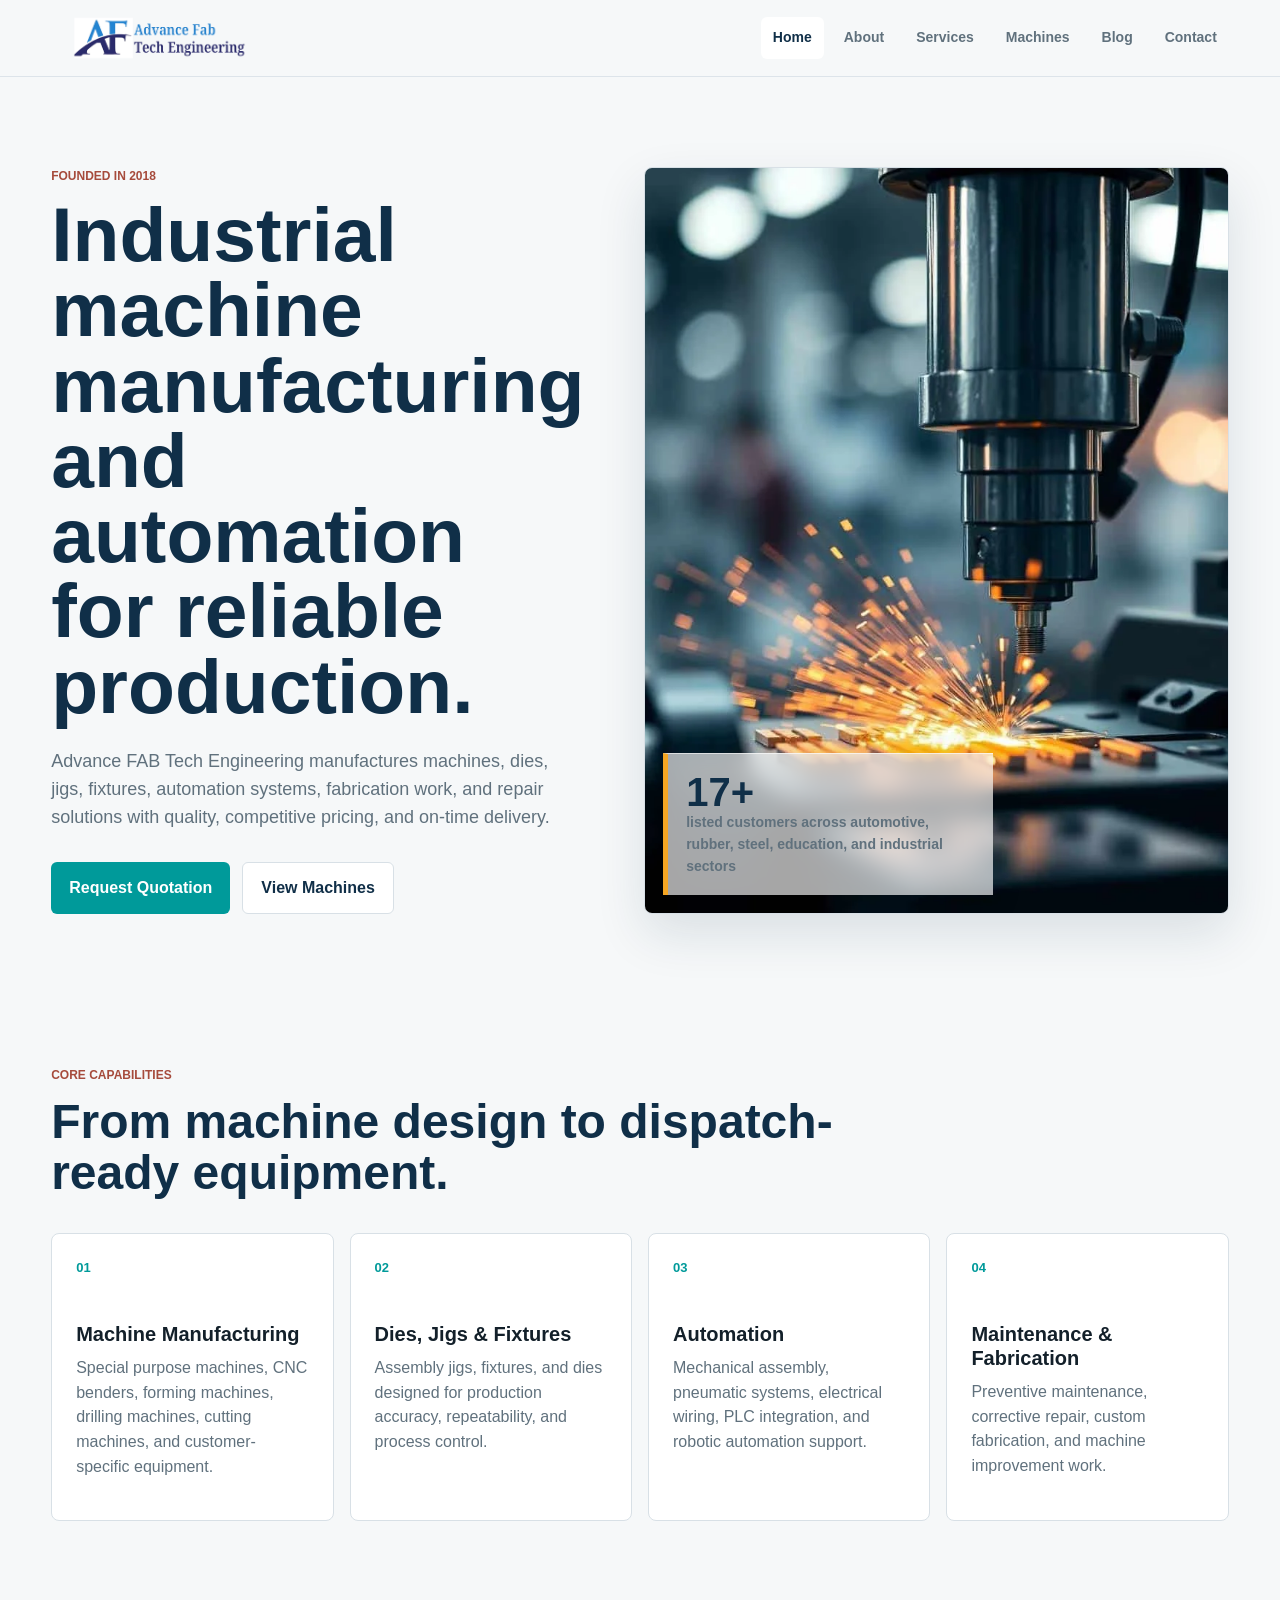
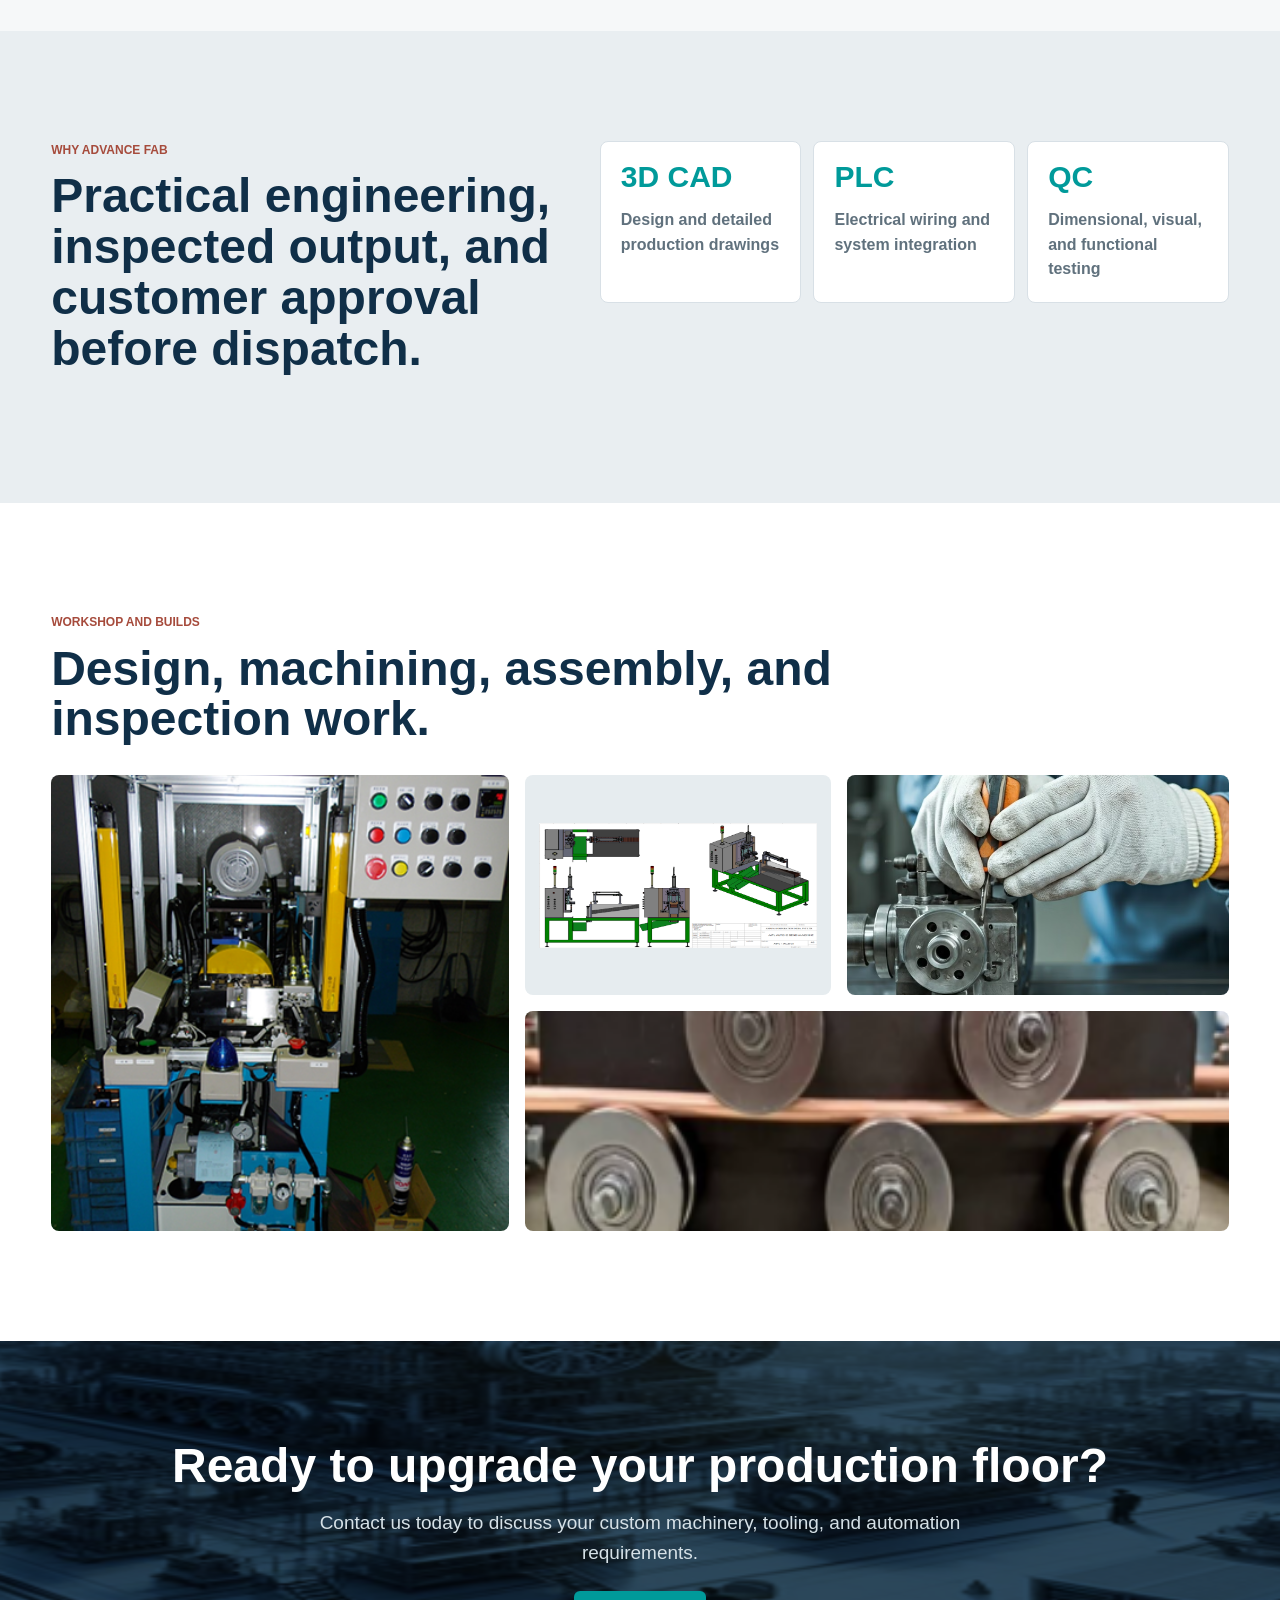
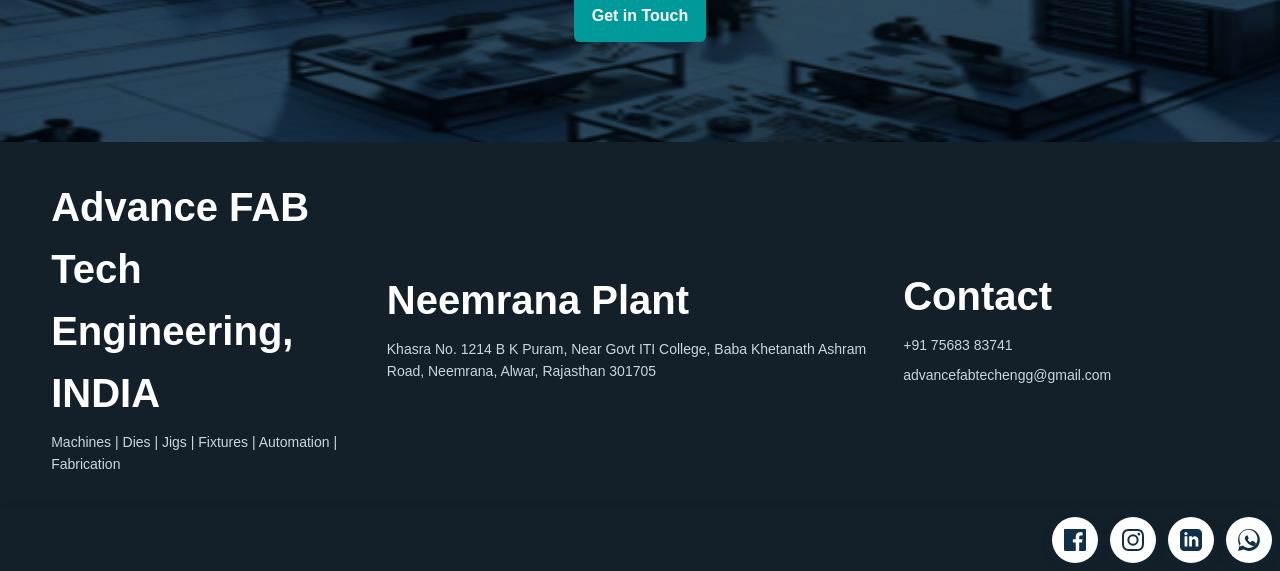
==== index.html @ b058859d "Add files via upload" ====
<!doctype html>
<html lang="en">
  <head>
    <meta charset="utf-8" />
    <meta name="viewport" content="width=device-width, initial-scale=1" />
    <title>Advance FAB Tech Engineering | Home</title>
    <meta name="description" content="Advance FAB Tech Engineering designs and manufactures machines, tooling, automation systems, fabrication work, and maintenance solutions." />
    <link rel="stylesheet" href="styles.css" />
  </head>
  <body>
    <header class="site-header">
      <a class="brand" href="index.html" aria-label="Advance FAB Tech Engineering home">
        <img src="assets/logo.png" alt="Advance FAB Tech Engineering" />
      </a>
      <button class="menu-toggle" type="button" aria-expanded="false" aria-controls="site-nav"><span></span><span></span><span></span></button>
      <nav class="site-nav" id="site-nav">
        <a class="active" href="index.html">Home</a>
        <a href="about.html">About</a>
        <a href="services.html">Services</a>
        <a href="projects.html">Machines</a>
        <a href="blog.html">Blog</a>
        <a href="contact.html">Contact</a>
      </nav>
    </header>

    <main>
      <section class="hero">
        <div class="hero-copy">
          <p class="eyebrow">Founded in 2018</p>
          <h1>Industrial machine manufacturing and automation for reliable production.</h1>
          <p>
            Advance FAB Tech Engineering manufactures machines, dies, jigs, fixtures, automation systems, fabrication work, and repair solutions with quality, competitive pricing, and on-time delivery.
          </p>
          <div class="hero-actions">
            <a class="button primary" href="contact.html">Request Quotation</a>
            <a class="button secondary" href="projects.html">View Machines</a>
          </div>
        </div>
        <div class="hero-visual">
          <img src="assets/machine.webp" alt="Modern manufacturing floor" />
          <div class="hero-metric">
            <strong>17+</strong>
            <span>listed customers across automotive, rubber, steel, education, and industrial sectors</span>
          </div>
        </div>
      </section>

      <section class="section">
        <div class="section-heading">
          <p class="eyebrow">Core capabilities</p>
          <h2>From machine design to dispatch-ready equipment.</h2>
        </div>
        <div class="service-grid">
          <article class="service-card"><span>01</span><h3>Machine Manufacturing</h3>
            <p>Special purpose machines, CNC benders, forming machines, drilling machines, cutting machines, and customer-specific equipment.</p></article>
          <article class="service-card"><span>02</span><h3>Dies, Jigs & Fixtures</h3>
            <p>Assembly jigs, fixtures, and dies designed for production accuracy, repeatability, and process control.</p></article>
          <article class="service-card"><span>03</span><h3>Automation</h3>
            <p>Mechanical assembly, pneumatic systems, electrical wiring, PLC integration, and robotic automation support.</p></article>
          <article class="service-card"><span>04</span><h3>Maintenance & Fabrication</h3>
            <p>Preventive maintenance, corrective repair, custom fabrication, and machine improvement work.</p></article>
        </div>
      </section>

      <section class="feature-strip section">
        <div>
          <p class="eyebrow">Why Advance FAB</p>
          <h2>Practical engineering, inspected output, and customer approval before dispatch.</h2>
        </div>
        <div class="stats-grid">
          <div><strong>3D CAD</strong><span>Design and detailed production drawings</span></div>
          <div><strong>PLC</strong><span>Electrical wiring and system integration</span></div>
          <div><strong>QC</strong><span>Dimensional, visual, and functional testing</span></div>
        </div>
      </section>

      <section class="section image-showcase">
        <div class="section-heading">
          <p class="eyebrow">Workshop and builds</p>
          <h2>Design, machining, assembly, and inspection work.</h2>
        </div>
        <div class="image-mosaic">
          <img src="assets/automation-machine.png" alt="Automation machine on shop floor" />
          <img src="assets/machine-cad-layout.png" alt="Machine CAD layout" />
          <img src="assets/precision-assembly.png" alt="Precision assembly work" />
          <img src="assets/roller-assembly.png" alt="Roller assembly" />
        </div>
      </section>
      <section class="image-with-text" style="background-image: url('assets/factory.png');">
        <h2>Ready to upgrade your production floor?</h2>
        <p>Contact us today to discuss your custom machinery, tooling, and automation requirements.</p>
        <div style="margin-top: 24px;">
          <a class="button primary" href="contact.html">Get in Touch</a>
        </div>
      </section>
    </main>

    <footer class="site-footer rich-footer">
      <div><strong>Advance FAB Tech Engineering, INDIA</strong><span>Machines | Dies | Jigs | Fixtures | Automation | Fabrication</span></div>
      <div><strong>Neemrana Plant</strong><span>Khasra No. 1214 B K Puram, Near Govt ITI College, Baba Khetanath Ashram Road, Neemrana, Alwar, Rajasthan 301705</span></div>
      <div><strong>Contact</strong><a href="tel:+917568383741">+91 75683 83741</a><a href="mailto:advancefabtechengg@gmail.com">advancefabtechengg@gmail.com</a></div>
    </footer>
    <div class="floating-socials">
      <a href="https://facebook.com/yourpage" class="social-btn facebook" aria-label="Facebook" target="_blank" rel="noopener">
        <svg viewBox="0 0 24 24"><path d="M22.675 0h-21.35c-.732 0-1.325.593-1.325 1.325v21.351c0 .731.593 1.324 1.325 1.324h11.495v-9.294h-3.128v-3.622h3.128v-2.671c0-3.1 1.893-4.788 4.659-4.788 1.325 0 2.463.099 2.795.143v3.24l-1.918.001c-1.504 0-1.795.715-1.795 1.763v2.313h3.587l-.467 3.622h-3.12v9.293h6.116c.73 0 1.323-.593 1.323-1.325v-21.35c0-.732-.593-1.325-1.325-1.325z"/></svg>
      </a>
      <a href="https://instagram.com/yourpage" class="social-btn instagram" aria-label="Instagram" target="_blank" rel="noopener">
        <svg viewBox="0 0 24 24"><path d="M12 2.163c3.204 0 3.584.012 4.85.07 3.252.148 4.771 1.691 4.919 4.919.058 1.265.069 1.645.069 4.849 0 3.205-.012 3.584-.069 4.849-.149 3.225-1.664 4.771-4.919 4.919-1.266.058-1.644.07-4.85.07-3.204 0-3.584-.012-4.849-.07-3.26-.149-4.771-1.699-4.919-4.92-.058-1.265-.07-1.644-.07-4.849 0-3.204.013-3.583.07-4.849.149-3.227 1.664-4.771 4.919-4.919 1.266-.057 1.645-.069 4.849-.069zM12 0C8.741 0 8.333.014 7.053.072 2.695.272.273 2.69.073 7.052.014 8.333 0 8.741 0 12c0 3.259.014 3.668.072 4.948.2 4.358 2.618 6.78 6.98 6.98C8.333 23.986 8.741 24 12 24c3.259 0 3.668-.014 4.948-.072 4.354-.2 6.782-2.618 6.979-6.98.059-1.28.073-1.689.073-4.948 0-3.259-.014-3.667-.072-4.947-.196-4.354-2.617-6.78-6.979-6.98C15.668.014 15.259 0 12 0zm0 5.838a6.162 6.162 0 100 12.324 6.162 6.162 0 000-12.324zM12 16a4 4 0 110-8 4 4 0 010 8zm6.406-11.845a1.44 1.44 0 100 2.881 1.44 1.44 0 000-2.881z"/></svg>
      </a>
      <a href="https://linkedin.com/company/yourpage" class="social-btn linkedin" aria-label="LinkedIn" target="_blank" rel="noopener">
        <svg viewBox="0 0 24 24"><path d="M19 0h-14c-2.761 0-5 2.239-5 5v14c0 2.761 2.239 5 5 5h14c2.762 0 5-2.239 5-5v-14c0-2.761-2.238-5-5-5zm-11 19h-3v-11h3v11zm-1.5-12.268c-.966 0-1.75-.79-1.75-1.764s.784-1.764 1.75-1.764 1.75.79 1.75 1.764-.783 1.764-1.75 1.764zm13.5 12.268h-3v-5.604c0-3.368-4-3.113-4 0v5.604h-3v-11h3v1.765c1.396-2.586 7-2.777 7 2.476v6.759z"/></svg>
      </a>
      <a href="https://wa.me/917568383741" class="social-btn whatsapp" aria-label="Chat on WhatsApp" target="_blank" rel="noopener">
        <svg viewBox="0 0 24 24"><path d="M.057 24l1.687-6.163c-1.041-1.804-1.588-3.849-1.587-5.946C.06 5.348 5.397.01 11.966.01c3.179.001 6.17 1.24 8.419 3.496 2.248 2.256 3.484 5.252 3.483 8.435-.005 6.617-5.342 11.955-11.91 11.955-2.005-.001-3.973-.505-5.717-1.46L0 24zm6.59-4.846c1.6.95 3.188 1.449 4.725 1.451 5.423.003 9.833-4.406 9.836-9.831.001-2.628-1.02-5.1-2.876-6.957C16.478 1.96 14.015.939 11.39.939c-5.427 0-9.84 4.411-9.843 9.837-.001 1.638.441 3.238 1.282 4.665l-.994 3.633 3.73-.978zm11.233-5.234c-.31-.155-1.833-.904-2.112-1.005-.28-.102-.483-.153-.686.155-.203.305-.785 1.005-.962 1.208-.177.203-.355.228-.665.073-1.127-.565-1.928-1.008-2.69-2.314-.3-.515.3-.478.859-1.595.093-.186.046-.349-.023-.504-.069-.155-.686-1.65-.94-2.26-.247-.594-.499-.514-.686-.523-.178-.009-.381-.01-.584-.01-.203 0-.534.076-.814.381-.28.305-1.067 1.042-1.067 2.541s1.092 2.947 1.244 3.152c.153.204 2.149 3.282 5.207 4.6 1.713.738 2.434.82 3.3.693.529-.078 1.833-.749 2.088-1.473.254-.724.254-1.346.178-1.473-.076-.127-.28-.203-.59-.359z"/></svg>
      </a>
    </div>
    <script src="script.js"></script>
  </body>
</html>
---- styles.css ----
:root {
  --ink: #13202a;
  --muted: #60717d;
  --line: #d8e0e6;
  --paper: #f6f8f9;
  --white: #ffffff;
  --steel: #23566f;
  --navy: #102f48;
  --teal: #009a9a;
  --safety: #f5a623;
  --oxide: #a64b3c;
  --shadow: 0 20px 50px rgba(16, 47, 72, 0.12);
}

* {
  box-sizing: border-box;
}

html {
  scroll-behavior:smooth;
}

@import url('https://fonts.googleapis.com/css2?family=Inter:wght@400;600;700;800;900&display=swap');

body {
  margin: 0;
  background: var(--paper);
  color: var(--ink);
  font-family: 'Inter', sans-serif;
  line-height: 1.55;
  -webkit-font-smoothing: antialiased;
}

img {
  display: block;
  max-width: 100%;
}

a {
  color: inherit;
  text-decoration: none;
}

.site-header {
  align-items: center;
  background: rgba(246, 248, 249, 0.92);
  border-bottom: 1px solid rgba(216, 224, 230, 0.8);
  display: flex;
  justify-content: space-between;
  left: 0;
  padding: 14px clamp(18px, 4vw, 58px);
  position: sticky;
  top: 0;
  z-index: 20;
  backdrop-filter: blur(16px);
}

.brand img {
  height: 48px;
  object-fit: contain;
  width: min(220px, 48vw);
}

.site-nav {
  align-items: center;
  display: flex;
  gap: 8px;
}

.site-nav a {
  border-radius: 6px;
  color: var(--muted);
  font-size: 14px;
  font-weight: 700;
  padding: 10px 12px;
}

.site-nav a:hover {
  background: var(--white);
  color: var(--steel);
}

.site-nav a.active {
  background: var(--white);
  color: var(--navy);
}

.hero {
  display: grid;
  gap: clamp(28px, 5vw, 70px);
  grid-template-columns: minmax(0, 0.95fr) minmax(320px, 1.05fr);
  min-height: calc(100vh - 78px);
  padding: clamp(38px, 7vw, 95px) clamp(18px, 4vw, 58px) 42px;
}

.hero-copy {
  align-self: center;
  max-width: 730px;
}

.eyebrow {
  color: var(--oxide);
  font-size: 12px;
  font-weight: 800;
  letter-spacing: 0;
  margin: 0 0 12px;
  text-transform: uppercase;
}

h1,
h2,
h3,
p {
  margin-top: 0;
}

h1 {
  color: var(--navy);
  font-size: clamp(42px, 6vw, 78px);
  line-height: 0.98;
  margin-bottom: 24px;
}

h2 {
  color: var(--navy);
  font-size: clamp(30px, 4vw, 48px);
  line-height: 1.06;
  margin-bottom: 18px;
}

h3 {
  color: var(--ink);
  font-size: 20px;
  line-height: 1.2;
  margin-bottom: 10px;
}

.hero-copy > p:not(.eyebrow),
.split-copy p,
.quality-copy p {
  color: var(--muted);
  font-size: 18px;
  max-width: 670px;
}

.hero-actions {
  display: flex;
  flex-wrap: wrap;
  gap: 12px;
  margin-top: 30px;
}
.hero-actions a:hover{
  transform: translateY(-8px);
  box-shadow: var(--shadow);
}

.button {
  align-items: center;
  border-radius: 6px;
  display: inline-flex;
  font-weight: 800;
  justify-content: center;
  min-height: 48px;
  padding: 13px 18px;
}

.button.primary {
  background: var(--teal);
  color: var(--white);
  
}
.button.primary:hover{
transform: translateY(-8px);
  box-shadow: var(--shadow);
}

.button.secondary {
  background: var(--white);
  border: 1px solid var(--line);
  color: var(--navy);
}

.hero-visual {
  align-self: stretch;
  background: var(--white);
  border: 1px solid var(--line);
  border-radius: 8px;
  box-shadow: var(--shadow);
  min-height: 470px;
  overflow: hidden;
  position: relative;
}

.hero-visual img {
  height: 100%;
  object-fit: cover;
  width: 100%;
}

.hero-metric {
  background: rgba(255, 255, 255, 0.65); 
  backdrop-filter: blur(12px); 
  border-top: 1px solid rgba(255, 255, 255, 0.6); 
  border-left: 5px solid var(--safety);
  bottom: 18px;
  left: 18px;
  max-width: 330px;
  padding: 18px;
  position: absolute;
  box-shadow: 0 10px 30px rgba(0, 0, 0, 0.1);
}

.hero-metric strong {
  color: var(--navy);
  display: block;
  font-size: 40px;
  line-height: 1;
}

.hero-metric span {
  color: var(--muted);
  display: block;
  font-size: 14px;
  font-weight: 700;
}

.section {
  padding: clamp(62px, 9vw, 110px) clamp(18px, 4vw, 58px);
}

.section-heading {
  max-width: 820px;
}

.page-hero {
  background: var(--navy);
  color: var(--white);
  padding: clamp(62px, 10vw, 125px) clamp(18px, 4vw, 58px);
}

.page-hero.compact {
  padding-bottom: clamp(48px, 7vw, 84px);
}

.page-hero h1 {
  color: var(--white);
  max-width: 980px;
}

.page-hero p:not(.eyebrow) {
  color: #d6e1e7;
  font-size: 19px;
  max-width: 760px;
}

.values-section {
  background: var(--white);
}

.mission-vision-grid {
  display: grid;
  gap: 24px;
  grid-template-columns: repeat(2, minmax(0, 1fr));
  margin: 40px 0;
}

.mv-card {
  background: var(--paper);
  border: 1px solid var(--line);
  border-radius: 8px;
  padding: 32px;
}

.mv-card h3 {
  color: var(--teal);
  font-size: 24px;
  margin-bottom: 16px;
}

.mv-card p {
  color: var(--muted);
  font-size: 16px;
  margin: 0;
}

.core-values {
  background: var(--navy);
  border-radius: 8px;
  padding: 32px;
  color: var(--white);
}

.core-values h3 {
  color: var(--white);
  margin-bottom: 20px;
}

.value-tags {
  display: flex;
  flex-wrap: wrap;
  gap: 12px;
}

.value-tags span {
  background: rgba(255, 255, 255, 0.1);
  border: 1px solid rgba(255, 255, 255, 0.2);
  border-radius: 50px;
  color: var(--white);
  font-size: 14px;
  font-weight: 700;
  padding: 8px 16px;
}

.service-grid {
  display: grid;
  gap: 16px;
  grid-template-columns: repeat(4, minmax(0, 1fr));
  margin-top: 34px;
}

.feature-strip {
  align-items: start;
  background: #e9eef1;
  display: grid;
  gap: 34px;
  grid-template-columns: minmax(0, 0.9fr) minmax(0, 1.1fr);
}

.stats-grid {
  display: grid;
  gap: 12px;
  grid-template-columns: repeat(3, minmax(0, 1fr));
}

.stats-grid div {
  background: var(--white);
  border: 1px solid var(--line);
  border-radius: 8px;
  min-height: 150px;
  padding: 20px;
}
.stats-grid div:hover{
  transform: translateY(-8px);
  box-shadow: var(--shadow);
}

.stats-grid strong {
  color: var(--teal);
  display: block;
  font-size: 30px;
  line-height: 1;
  margin-bottom: 16px;
}

.stats-grid span {
  color: var(--muted);
  display: block;
  font-weight: 700;
}

.service-card {
  background: var(--white);
  border: 1px solid var(--line);
  border-radius: 8px;
  min-height: 270px;
  padding: 24px;
}

.service-card span {
  color: var(--teal);
  display: block;
  font-size: 13px;
  font-weight: 900;
  margin-bottom: 44px;
}

.service-card p,
.process-rail p,
.gallery p,
.check-list span,
.timeline span,
.material-grid p,
.service-detail-grid p,
.quote-box li {
  color: var(--muted);
}

.material-grid,
.service-detail-grid {
  display: grid;
  gap: 16px;
  margin-top: 32px;
}

.material-grid {
  grid-template-columns: repeat(3, minmax(0, 1fr));
}

.material-grid article,
.service-detail-grid article,
.quote-box {
  background: var(--white);
  border: 1px solid var(--line);
  border-radius: 8px;
  padding: 24px;
}

.service-detail-grid {
  grid-template-columns: repeat(2, minmax(0, 1fr));
}

.service-detail-grid article span{
  color: var(--teal);
  display: block;
  font-weight: 900;
  margin-bottom: 20px;
}
.service-detail-grid article:hover{
  transform: translateY(-8px);
  box-shadow: var(--shadow);
}

.service-detail-grid h2 {
  font-size: clamp(24px, 3vw, 34px);
}

.engineering {
  background: var(--navy);
  color: var(--white);
  display: grid;
  gap: 40px;
  grid-template-columns: minmax(0, 0.8fr) minmax(0, 1.2fr);
}

.engineering h2,
.engineering .eyebrow {
  color: var(--white);
}

.engineering .split-copy p {
  color: #c7d6df;
}

.timeline {
  display: grid;
  gap: 12px;
}

.timeline div {
  background: rgba(255, 255, 255, 0.08);
  border: 1px solid rgba(255, 255, 255, 0.14);
  border-radius: 8px;
  display: grid;
  gap: 8px;
  grid-template-columns: 160px 1fr;
  padding: 20px;
}

.timeline strong {
  color: var(--safety);
}

.timeline span {
  color: #d6e1e7;
}

.process-rail {
  display: grid;
  gap: 14px;
  grid-template-columns: repeat(4, minmax(0, 1fr));
  margin-top: 34px;
}

.process-rail div {
  border-top: 4px solid var(--teal);
  background: var(--white);
  border-radius: 8px;
  padding: 22px;
}
.process-rail div:hover{
  
  transform: translateY(-8px);
  box-shadow: var(--shadow);
}

.process-rail span {
  align-items: center;
  background: var(--navy);
  border-radius: 50%;
  color: var(--white);
  display: inline-flex;
  font-weight: 900;
  height: 34px;
  justify-content: center;
  margin-bottom: 24px;
  width: 34px;
}

.machines {
  background: var(--white);
}

.blog-grid {
  display: grid;
  gap: 24px;
  grid-template-columns: repeat(3, minmax(0, 1fr));
}

.blog-card {
  background: var(--white);
  border: 1px solid var(--line);
  border-radius: 8px;
  overflow: hidden;
  display: flex;
  flex-direction: column;
  transition: transform 0.3s cubic-bezier(0.175, 0.885, 0.32, 1.275), box-shadow 0.3s ease;
}

.section article:hover{
  transform: translateY(-8px);
  box-shadow: var(--shadow);

}

.blog-card img {
  aspect-ratio: 16 / 9;
  object-fit: cover;
  width: 100%;
  border-bottom: 1px solid var(--line);
}

.blog-content {
  padding: 24px;
  display: flex;
  flex-direction: column;
  flex-grow: 1;
}

.blog-meta {
  color: var(--teal);
  font-size: 12px;
  font-weight: 800;
  text-transform: uppercase;
  letter-spacing: 0.5px;
  margin-bottom: 12px;
}

.blog-content h3 {
  font-size: 22px;
  line-height: 1.3;
  margin-bottom: 12px;
  color: var(--navy);
}

.blog-content p {
  color: var(--muted);
  font-size: 15px;
  margin-bottom: 24px;
  flex-grow: 1;
}

.read-more {
  color: var(--navy);
  font-weight: 800;
  font-size: 14px;
  display: inline-flex;
  align-items: center;
  gap: 6px;
  transition: color 0.2s ease;
}

.read-more:hover {
  color: var(--teal);
}

.filter-bar {
  display: flex;
  flex-wrap: wrap;
  gap: 8px;
  margin: 26px 0 24px;
}

.filter {
  background: var(--paper);
  border: 1px solid var(--line);
  border-radius: 6px;
  color: var(--muted);
  cursor: pointer;
  font: inherit;
  font-weight: 800;
  padding: 10px 14px;
}

.filter.active {
  background: var(--navy);
  color: var(--white);
}

.gallery {
  display: grid;
  gap: 18px;
  grid-template-columns: repeat(4, minmax(0, 1fr));
}

.gallery article {
  background: var(--paper);
  border: 1px solid var(--line);
  border-radius: 8px;
  overflow: hidden;
  display: flex;
  flex-direction: column;
}

.gallery article:hover{
  
  transform: translateY(-8px);
  box-shadow: var(--shadow);
}

.gallery article.is-hidden {
  display: none;
}

.gallery img {
  aspect-ratio: 4 / 3;
  background: #e6ecef;
  object-fit: contain;
  padding: 12px;
  width: 100%;
}

.gallery h3 {
  font-size: 17px;
  margin: 16px 16px 4px;
}

.gallery p {
  font-size: 14px;
  margin: 0 16px 16px;
  line-height: 1.4;
}

.image-showcase {
  background: var(--white);
}

.image-mosaic {
  display: grid;
  gap: 16px;
  grid-template-columns: 1.2fr 0.8fr 1fr;
  grid-template-rows: 220px 220px;
  margin-top: 30px;
}

.image-mosaic img,
.media-grid img {
  background: #e6ecef;
  border-radius: 8px;
  height: 100%;
  object-fit: cover;
  width: 100%;
}
.image-mosaic img:hover{
  transform: translateY(-8px);
  box-shadow: var(--shadow);
}

.image-mosaic img:first-child {
  grid-row: span 2;
}

.image-mosaic img:nth-child(2) {
  object-fit: contain;
  padding: 14px;
}

.image-mosaic img:nth-child(4) {
  grid-column: span 2;
}

.media-grid {
  display: grid;
  gap: 18px;
  grid-template-columns: repeat(3, minmax(0, 1fr));
  margin-top: 28px;
}

.media-grid article {
  background: var(--white);
  border: 1px solid var(--line);
  border-radius: 8px;
  overflow: hidden;
}
.media-grid article:hover{
  
  transform: translateY(-8px);
  box-shadow: var(--shadow);
}

.media-grid img {
  aspect-ratio: 4 / 3;
  border-radius: 0;
  object-fit: contain;
  padding: 10px;
}

.media-grid h3,
.media-grid p {
  padding-left: 18px;
  padding-right: 18px;
}

.media-grid p {
  color: var(--muted);
  padding-bottom: 18px;
}

.quality {
  align-items: center;
  display: grid;
  gap: 44px;
  grid-template-columns: minmax(280px, 0.85fr) minmax(0, 1.15fr);
}

.quality-image img {
  aspect-ratio: 4 / 5;
  border-radius: 8px;
  box-shadow: var(--shadow);
  object-fit: cover;
  width: 100%;
}

.check-list {
  display: grid;
  gap: 14px;
  margin-top: 26px;
}

.check-list div {
  background: var(--white);
  border: 1px solid var(--line);
  border-radius: 8px;
  padding: 18px;
}

.check-list strong,
.check-list span {
  display: block;
}

.customers {
  background: #e9eef1;
  overflow: hidden;
}

.customer-marquee {
  display: grid;
  gap: 10px;
  grid-template-columns: repeat(5, minmax(150px, 1fr));
  margin-top: 26px;
}

.customer-marquee span {
  background: var(--white);
  border: 1px solid var(--line);
  border-radius: 6px;
  color: var(--muted);
  font-size: 13px;
  font-weight: 800;
  min-height: 64px;
  padding: 14px;
}
.customer-marquee span:hover{
  transform: translateY(-6px);
  box-shadow: var(--shadow);
}

.contact-panel {
  align-items: end;
  background: var(--navy);
  border-radius: 8px;
  color: var(--white);
  display: grid;
  gap: 28px;
  grid-template-columns: minmax(0, 1fr) 330px;
  padding: clamp(26px, 5vw, 54px);
}

.contact-layout {
  display: grid;
  gap: 18px;
  grid-template-columns: minmax(0, 1.3fr) minmax(280px, 0.7fr);
}

.contact-layout .contact-panel {
  min-height: 100%;
}

.quote-box ul {
  display: grid;
  gap: 12px;
  margin: 18px 0 0;
  padding-left: 20px;
}

.contact-form-wrap {
  align-items: start;
  display: grid;
  gap: 28px;
  grid-template-columns: minmax(0, 0.8fr) minmax(0, 1.2fr);
}

.contact-form {
  background: var(--white);
  border: 1px solid var(--line);
  border-radius: 8px;
  display: grid;
  gap: 14px;
  grid-template-columns: repeat(2, minmax(0, 1fr));
  padding: 24px;
}

.contact-form label {
  color: var(--navy);
  display: grid;
  font-size: 14px;
  font-weight: 800;
  gap: 8px;
}

.contact-form label.full,
.contact-form button {
  grid-column: 1 / -1;
}

.contact-form input,
.contact-form textarea {
  border: 1px solid var(--line);
  border-radius: 6px;
  color: var(--ink);
  font: inherit;
  padding: 13px 14px;
  resize: vertical;
  width: 100%;
}

.contact-form input:focus,
.contact-form textarea:focus {
  border-color: var(--teal);
  outline: 3px solid rgba(0, 154, 154, 0.14);
}

.contact-panel h2 {
  color: var(--white);
}

.contact-panel .eyebrow {
  color: var(--safety);
}

.contact-methods {
  display: grid;
  gap: 10px;
}

.contact-methods a {
  background: rgba(255, 255, 255, 0.08);
  border: 1px solid rgba(255, 255, 255, 0.16);
  border-radius: 6px;
  overflow-wrap: anywhere;
  padding: 14px;
}

.site-footer {
  align-items: center;
  border-top: 1px solid var(--line);
  color: var(--muted);
  display: flex;
  flex-wrap: wrap;
  font-size: 14px;
  gap: 10px;
  justify-content: space-between;
  padding: 22px clamp(18px, 4vw, 58px);
}

.rich-footer {
  align-items:center;
  background: var(--ink);
  border-top: 0;
  color: #c7d6df;
  display:grid;
  grid-template-columns: 0.9fr 1.4fr 0.9fr;
  padding-bottom: 34px;
  padding-top: 34px;
}

.rich-footer div {
  display: grid;
  gap: 8px;
}

.rich-footer strong {
  color: var(--white);
  font-size: 40px;
}

.rich-footer span,
.rich-footer a {
  color: #c7d6df;
  font-size: 14px;
}

.rich-footer a:hover {
  color: var(--safety);
}

.floating-socials {
  position: static;
  bottom: 24px;
  right: 24px;
  display: flex;
  justify-content: flex-end;
  gap: 12px;
  z-index: 50;
  align-items: center;
  background: var(--ink);
  padding: 8px;
  backdrop-filter: blur(8px);
  box-shadow: 0 4px 15px rgba(16, 47, 72, 0.08);
}

.social-btn {
  display: flex;
  align-items: center;
  justify-content: center;
  width: 46px;
  height: 46px;
  border-radius: 50%;
  background: var(--white);
  box-shadow: 0 4px 12px rgba(16, 47, 72, 0.15);
  color: var(--navy);
  transition: transform 0.3s cubic-bezier(0.175, 0.885, 0.32, 1.275), 
              background 0.3s ease, color 0.3s ease, box-shadow 0.3s ease;
  overflow: hidden;
  text-decoration: none;
}

.social-btn svg {
  width: 22px;
  height: 22px;
  fill: currentColor;
  transition: fill 0.3s ease;
}

.social-btn:hover {
  transform: translateY(-6px) scale(1.05);
  box-shadow: 0 8px 20px rgba(16, 47, 72, 0.25);
}

.social-btn.facebook:hover { 
    background: #1877F2; 
    color: var(--white); }
.social-btn.instagram:hover { 
  background: linear-gradient(45deg, #f09433 0%, #e6683c 25%, #dc2743 50%, #cc2366 75%, #bc1888 100%); 
  color: var(--white); 
}
.social-btn.linkedin:hover { 
    background: #0A66C2; 
    color: var(--white); }
.social-btn.whatsapp:hover { 
  background: #25D366; 
  color: var(--white); 
}

.gallery article img,
.blog-card img,
.media-grid article img {
  transition: transform 0.6s cubic-bezier(0.16, 1, 0.3, 1);
}

.gallery article:hover img,
.blog-card:hover img,
.media-grid article:hover img {
  transform: scale(1.08);
}

.image-mosaic img {
  transition: transform 0.5s cubic-bezier(0.16, 1, 0.3, 1), box-shadow 0.3s ease;
}
.image-mosaic img:hover {
  transform: translateY(-8px) scale(1.02);
  box-shadow: var(--shadow);
}
.reveal {
  opacity: 0;
  transform: translateY(30px) scale(0.97);
  transition: opacity 0.8s cubic-bezier(0.16, 1, 0.3, 1), 
              transform 0.8s cubic-bezier(0.16, 1, 0.3, 1);
}

.reveal.is-visible {
  opacity: 1;
  transform: translateY(0) scale(1);
}
.service-grid article:nth-child(1), .blog-grid article:nth-child(1), .stats-grid div:nth-child(1) { transition-delay: 0.1s; }
.service-grid article:nth-child(2), .blog-grid article:nth-child(2), .stats-grid div:nth-child(2) { transition-delay: 0.2s; }
.service-grid article:nth-child(3), .blog-grid article:nth-child(3), .stats-grid div:nth-child(3) { transition-delay: 0.3s; }
.service-grid article:nth-child(4), .blog-grid article:nth-child(4) { transition-delay: 0.4s; }

.image-with-text {
  background-color: rgba(16, 47, 72, 0.88); 
  background-blend-mode: multiply; 
  background-size: cover;
  background-position: center;
  padding: 100px clamp(18px, 4vw, 58px);
  color: var(--white);
  text-align: center; 
}

.image-with-text h2 {
  color: var(--white);
  margin-bottom: 16px;
}

.image-with-text p {
  color: #d6e1e7;
  font-size: 19px;
  max-width: 760px;
  margin: 0 auto; 
}

@media (max-width: 1020px) {
  .hero,
  .engineering,
  .quality,
  .contact-panel,
  .feature-strip,
  .contact-layout,
  .contact-form-wrap,
  .rich-footer {
    grid-template-columns: 1fr;
    gap: 40px;
  }

  .blog-grid {
    grid-template-columns: repeat(2, minmax(0, 1fr));
  }

  .mission-vision-grid {
    grid-template-columns: 1fr;
  }

  .hero {
    min-height: 0;
    padding-top: clamp(60px, 8vw, 90px);
  }

  .hero-visual {
    max-height: 450px;
  }

  .service-grid,
  .process-rail,
  .material-grid,
  .service-detail-grid,
  .stats-grid,
  .media-grid {
    grid-template-columns: repeat(2, minmax(0, 1fr));
  }

  .image-mosaic {
    grid-template-columns: 1fr 1fr;
    grid-template-rows: auto;
  }

  .image-mosaic img:first-child,
  .image-mosaic img:nth-child(4) {
    grid-column: auto;
    grid-row: auto;
  }

  .image-mosaic img {
    aspect-ratio: 4 / 3;
  }

  .gallery {
    grid-template-columns: repeat(2, minmax(0, 1fr));
  }

  .customer-marquee {
    grid-template-columns: repeat(3, minmax(150px, 1fr));
  }
}

@media (max-width: 760px) {
  .menu-toggle {
  display: inline-flex;
  align-items: center;
  background: var(--white);
  border: 1px solid var(--line);
  border-radius: 6px;
  flex-direction: column;
  gap: 4px;
  height: 42px;
  justify-content: center;
  width: 42px;
}
.menu-toggle span {
  background: var(--ink);
  height: 2px;
  width: 18px;
  display: block;
  transition: all 0.3s ease;
}
  
  .menu-toggle:active {
    background: #f0f0f0;
  }

  .site-nav {
    background: rgba(255, 255, 255, 0.98);
    backdrop-filter: blur(12px);
    border: 1px solid var(--line);
    border-radius: 12px;
    box-shadow: 0 10px 40px rgba(16, 47, 72, 0.15);
    display: flex;
    flex-direction: column;
    position: absolute;
    left: 18px;
    right: 18px;
    top: 85px;
    padding: 16px;
    opacity: 0;
    transform: translateY(-15px);
    pointer-events: none;
    transition: opacity 0.3s ease, transform 0.3s cubic-bezier(0.175, 0.885, 0.32, 1.1);
  }

  .site-nav.is-open {
    opacity: 1;
    transform: translateY(0);
    pointer-events: auto;
  }

  .site-nav a {
    width: 100%;
    padding: 14px 16px;
    font-size: 16px;
    border-radius: 8px;
    transition: background 0.2s ease, color 0.2s ease;
  }

  .blog-grid {
    grid-template-columns: 1fr;
  }

  h1 {
    font-size: clamp(36px, 8vw, 42px);
  }

  .hero-visual {
    min-height: 320px;
    max-height: 350px;
  }

  .service-grid,
  .process-rail,
  .gallery,
  .customer-marquee,
  .material-grid,
  .service-detail-grid,
  .stats-grid,
  .media-grid,
  .contact-form,
  .image-mosaic {
    grid-template-columns: 1fr;
  }

  .timeline div {
    grid-template-columns: 1fr;
    gap: 4px;
  }

  .contact-panel {
    padding: 24px;
  }
  
  .button {
    width: 100%;
    min-height: 54px;
    font-size: 16px;
  }
  
  .floating-socials {
    justify-content: center; 
    padding: 24px 16px 32px;
  }
}

@media (min-width: 761px) {
  .menu-toggle {
    display: none !important;
  }
}
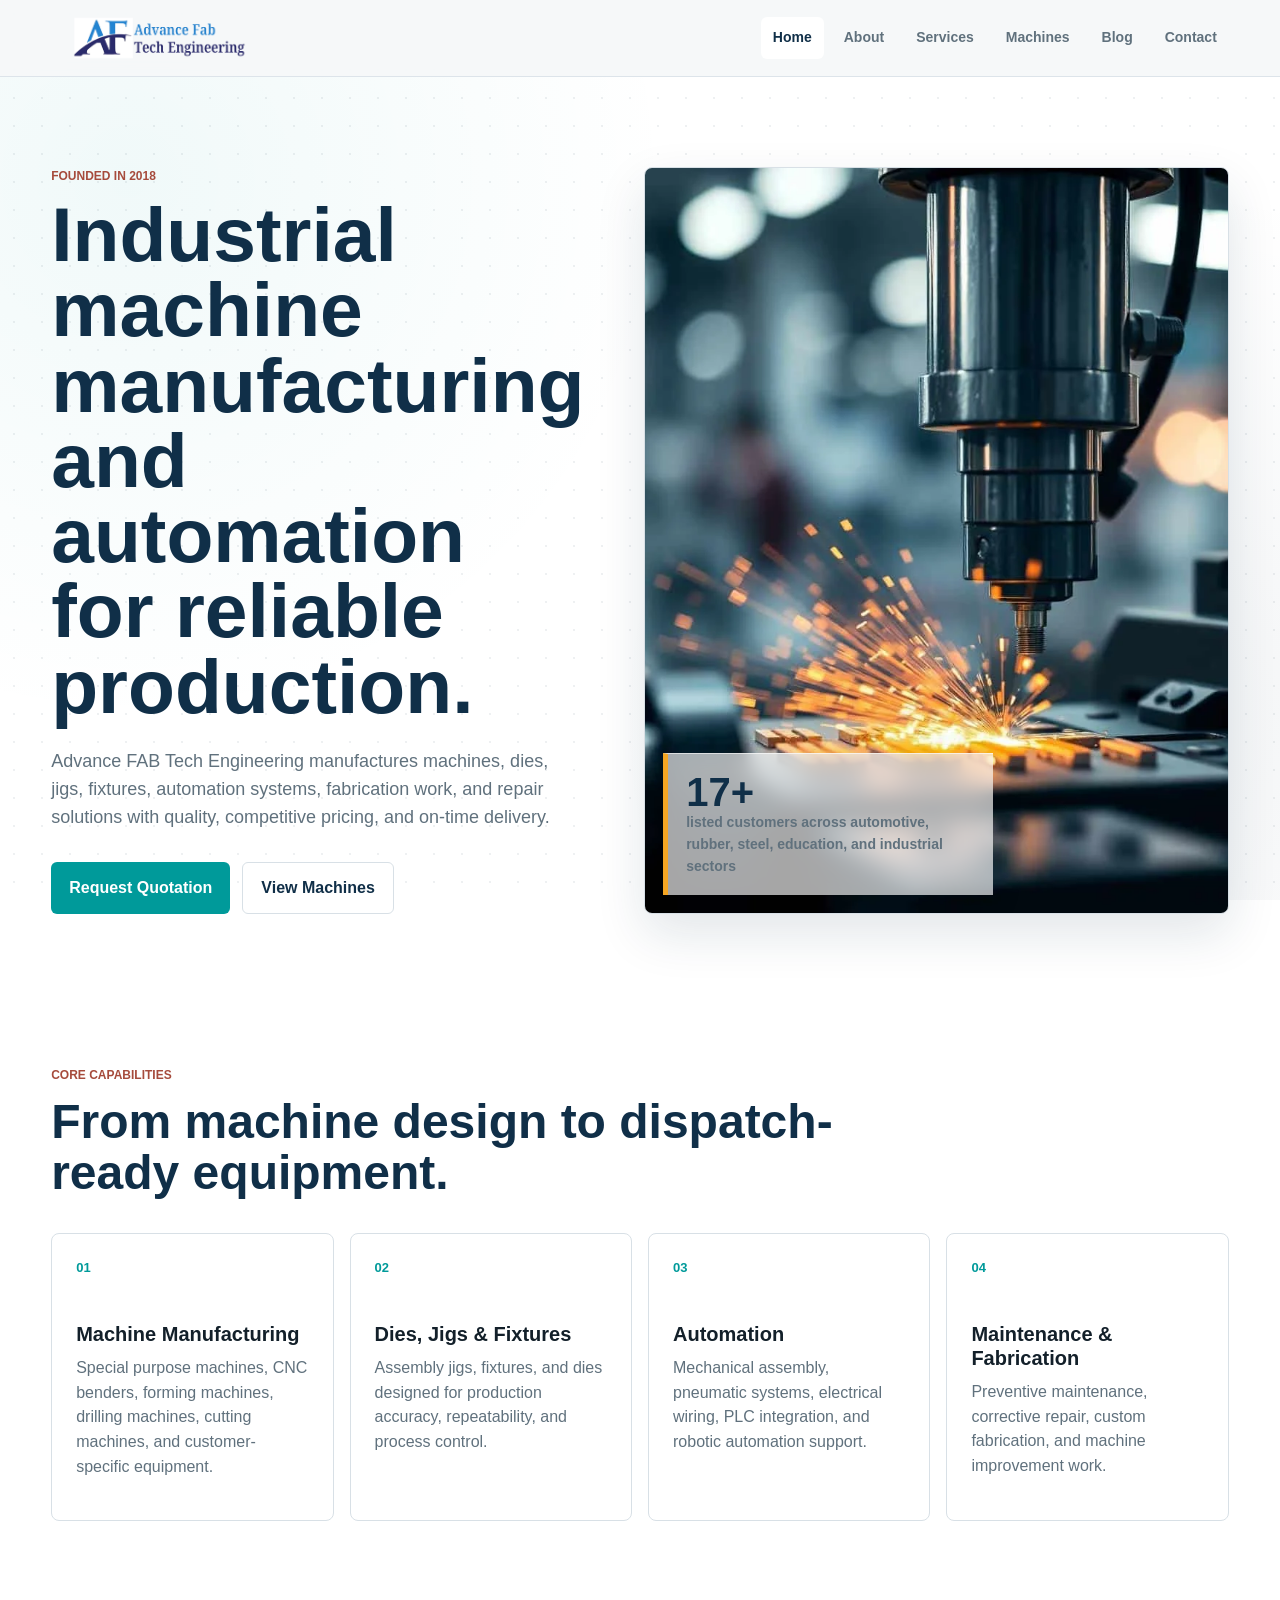
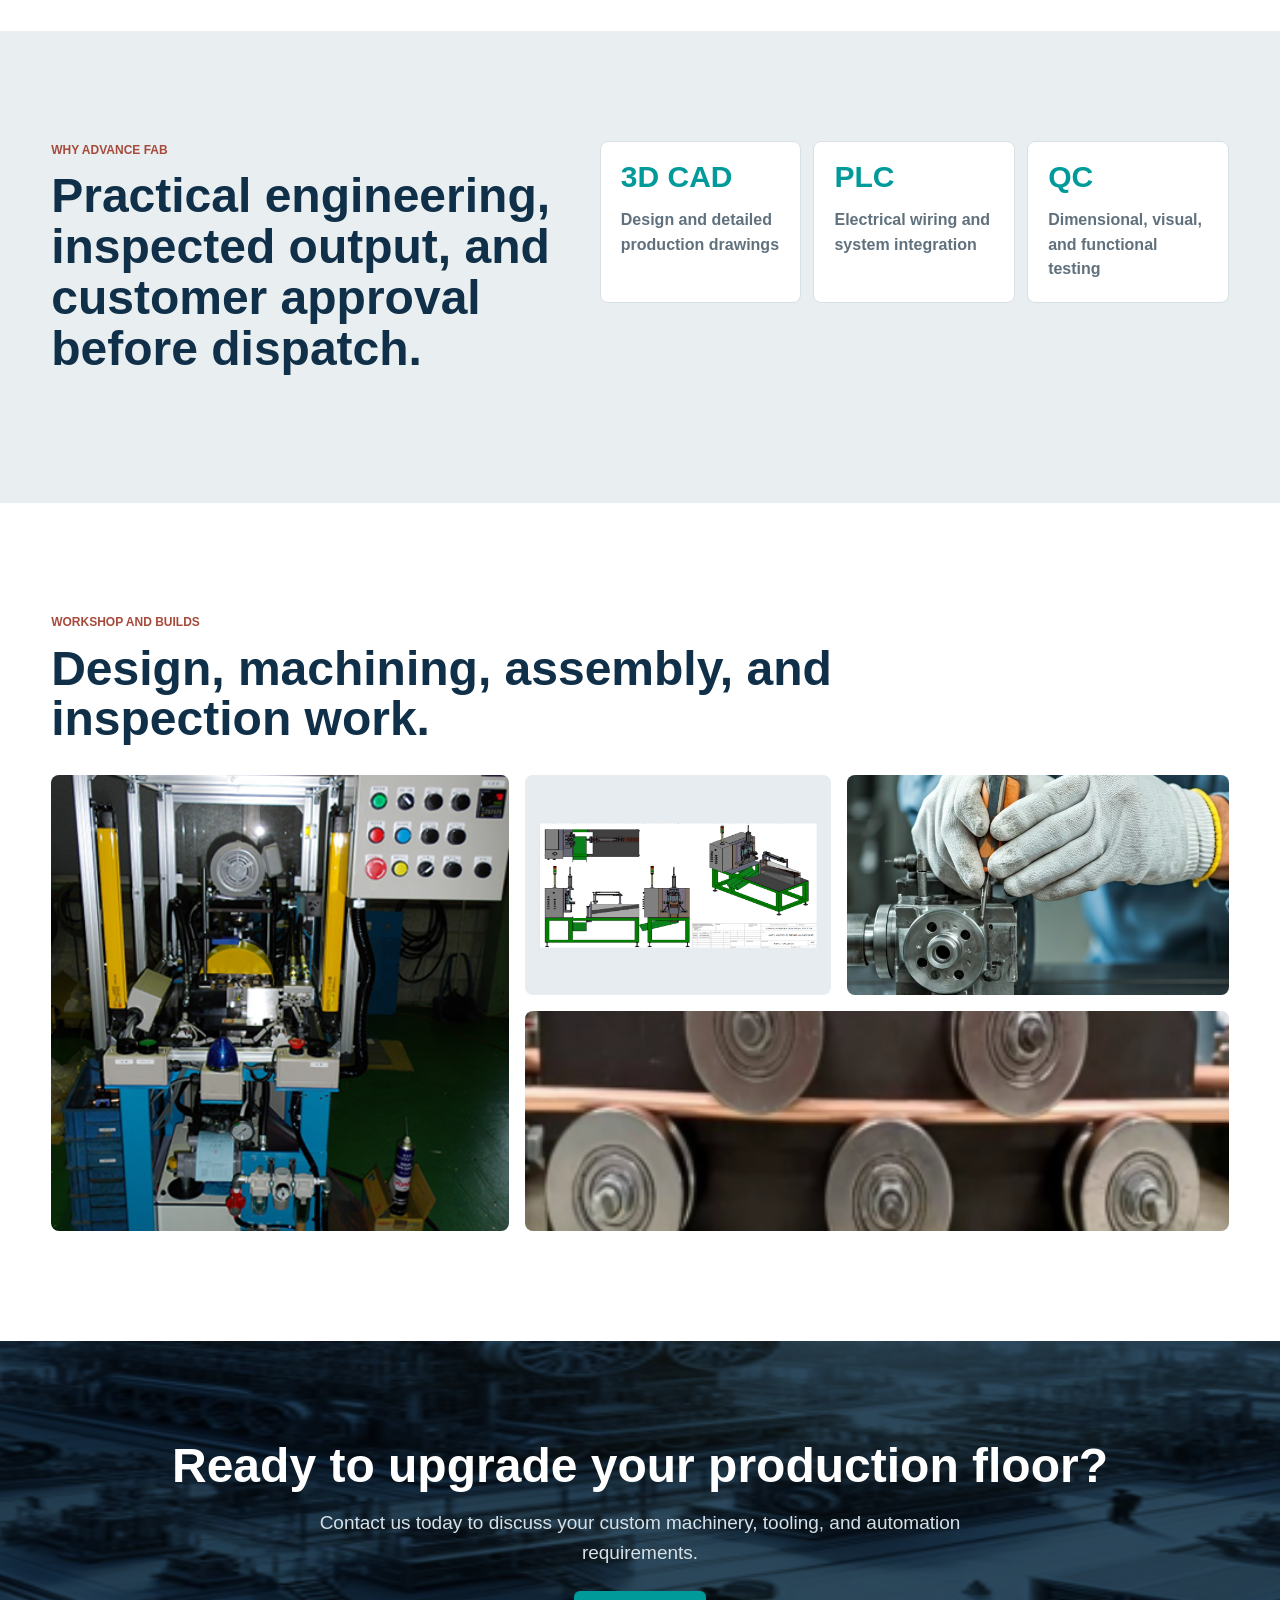
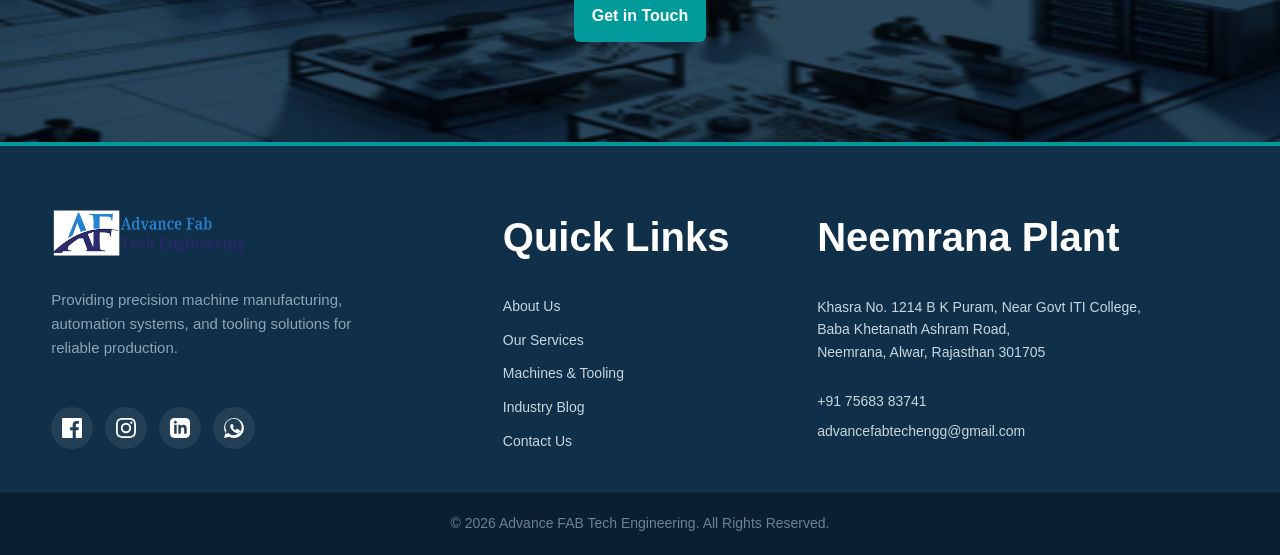
==== commit a8ec9502: "Add files via upload" ====
--- a/index.html
+++ b/index.html
@@ -96,11 +96,10 @@
     </main>
 
     <footer class="site-footer rich-footer">
-      <div><strong>Advance FAB Tech Engineering, INDIA</strong><span>Machines | Dies | Jigs | Fixtures | Automation | Fabrication</span></div>
-      <div><strong>Neemrana Plant</strong><span>Khasra No. 1214 B K Puram, Near Govt ITI College, Baba Khetanath Ashram Road, Neemrana, Alwar, Rajasthan 301705</span></div>
-      <div><strong>Contact</strong><a href="tel:+917568383741">+91 75683 83741</a><a href="mailto:advancefabtechengg@gmail.com">advancefabtechengg@gmail.com</a></div>
-    </footer>
-    <div class="floating-socials">
+      <div class="footer-brand">
+        <img src="assets/logo.png" alt="Advance FAB Tech Engineering" class="footer-logo" />
+        <p>Providing precision machine manufacturing, automation systems, and tooling solutions for reliable production.</p>
+        <div class="floating-socials">
       <a href="https://facebook.com/yourpage" class="social-btn facebook" aria-label="Facebook" target="_blank" rel="noopener">
         <svg viewBox="0 0 24 24"><path d="M22.675 0h-21.35c-.732 0-1.325.593-1.325 1.325v21.351c0 .731.593 1.324 1.325 1.324h11.495v-9.294h-3.128v-3.622h3.128v-2.671c0-3.1 1.893-4.788 4.659-4.788 1.325 0 2.463.099 2.795.143v3.24l-1.918.001c-1.504 0-1.795.715-1.795 1.763v2.313h3.587l-.467 3.622h-3.12v9.293h6.116c.73 0 1.323-.593 1.323-1.325v-21.35c0-.732-.593-1.325-1.325-1.325z"/></svg>
       </a>
@@ -114,6 +113,33 @@
         <svg viewBox="0 0 24 24"><path d="M.057 24l1.687-6.163c-1.041-1.804-1.588-3.849-1.587-5.946C.06 5.348 5.397.01 11.966.01c3.179.001 6.17 1.24 8.419 3.496 2.248 2.256 3.484 5.252 3.483 8.435-.005 6.617-5.342 11.955-11.91 11.955-2.005-.001-3.973-.505-5.717-1.46L0 24zm6.59-4.846c1.6.95 3.188 1.449 4.725 1.451 5.423.003 9.833-4.406 9.836-9.831.001-2.628-1.02-5.1-2.876-6.957C16.478 1.96 14.015.939 11.39.939c-5.427 0-9.84 4.411-9.843 9.837-.001 1.638.441 3.238 1.282 4.665l-.994 3.633 3.73-.978zm11.233-5.234c-.31-.155-1.833-.904-2.112-1.005-.28-.102-.483-.153-.686.155-.203.305-.785 1.005-.962 1.208-.177.203-.355.228-.665.073-1.127-.565-1.928-1.008-2.69-2.314-.3-.515.3-.478.859-1.595.093-.186.046-.349-.023-.504-.069-.155-.686-1.65-.94-2.26-.247-.594-.499-.514-.686-.523-.178-.009-.381-.01-.584-.01-.203 0-.534.076-.814.381-.28.305-1.067 1.042-1.067 2.541s1.092 2.947 1.244 3.152c.153.204 2.149 3.282 5.207 4.6 1.713.738 2.434.82 3.3.693.529-.078 1.833-.749 2.088-1.473.254-.724.254-1.346.178-1.473-.076-.127-.28-.203-.59-.359z"/></svg>
       </a>
     </div>
+      </div>
+      
+      <div class="footer-links">
+        <strong>Quick Links</strong>
+        <nav>
+          <a href="about.html">About Us</a>
+          <a href="services.html">Our Services</a>
+          <a href="projects.html">Machines & Tooling</a>
+          <a href="blog.html">Industry Blog</a>
+          <a href="contact.html">Contact Us</a>
+        </nav>
+      </div>
+
+      <div class="footer-contact">
+        <strong>Neemrana Plant</strong>
+        <span>Khasra No. 1214 B K Puram, Near Govt ITI College,<br>Baba Khetanath Ashram Road,<br>Neemrana, Alwar, Rajasthan 301705</span>
+        <div class="contact-details">
+          <a href="tel:+917568383741">+91 75683 83741</a>
+          <a href="mailto:advancefabtechengg@gmail.com">advancefabtechengg@gmail.com</a>
+        </div>
+      </div>
+    </footer>
+    
+    <div class="footer-bottom">
+      <p>&copy; 2026 Advance FAB Tech Engineering. All Rights Reserved.</p>
+    </div>
+    
     <script src="script.js"></script>
   </body>
 </html>
--- a/styles.css
+++ b/styles.css
@@ -24,7 +24,14 @@
 
 body {
   margin: 0;
-  background: var(--paper);
+  background-color: var(--white);
+  background-image: 
+    radial-gradient(rgba(16, 47, 72, 0.07) 1px, transparent 1px),
+    radial-gradient(circle at 10% 20%, rgba(0, 154, 154, 0.06) 0%, transparent 40%),
+    radial-gradient(circle at 90% 80%, rgba(16, 47, 72, 0.05) 0%, transparent 40%);
+  background-size: 28px 28px, 100% 100%, 100% 100%;
+  background-attachment: fixed;
+  
   color: var(--ink);
   font-family: 'Inter', sans-serif;
   line-height: 1.55;
@@ -872,30 +879,87 @@
 }
 
 .site-footer {
-  align-items: center;
-  border-top: 1px solid var(--line);
-  color: var(--muted);
+  font-size: 15px;
+}
+
+.rich-footer {
+  align-items: start;
+  background: var(--navy); 
+  border-top: 4px solid var(--teal); 
+  color: #c7d6df;
+  display: grid;
+  gap: 40px;
+  grid-template-columns: 1.2fr 0.8fr 1.2fr;
+  padding: 60px clamp(18px, 4vw, 58px) 40px;
+}
+
+.footer-logo {
+  height: 54px;
+  object-fit: contain;
+  margin-bottom: 20px;
+}
+
+.footer-brand p {
+  line-height: 1.6;
+  max-width: 320px;
+  color: #8da4b5;
+}
+
+.rich-footer strong {
+  color: var(--white);
+  font-size: 18px;
+  margin-bottom: 20px;
+  display: block;
+}
+
+.footer-links nav {
   display: flex;
-  flex-wrap: wrap;
+  flex-direction: column;
+  gap: 12px;
+}
+
+.footer-links a, 
+.contact-details a {
+  color: #c7d6df;
+  transition: color 0.2s ease, transform 0.2s ease;
+  display: inline-block;
+  width: max-content;
+}
+
+.footer-links a:hover,
+.contact-details a:hover {
+  color: var(--teal);
+  transform: translateX(6px); 
+}
+
+.footer-contact span {
+  display: block;
+  margin-bottom: 20px;
+  line-height: 1.6;
+  color: #8da4b5;
+}
+
+.contact-details {
+  display: flex;
+  flex-direction: column;
+  gap: 10px;
+}
+
+.footer-bottom {
+  background: #0a2032; 
+  color: #6a8296;
+  text-align: center;
+  padding: 20px;
   font-size: 14px;
-  gap: 10px;
-  justify-content: space-between;
-  padding: 22px clamp(18px, 4vw, 58px);
-}
-
-.rich-footer {
-  align-items:center;
-  background: var(--ink);
-  border-top: 0;
-  color: #c7d6df;
+  border-top: 1px solid rgba(255, 255, 255, 0.04);
+}
+
+.footer-bottom p {
+  margin: 0;
+}
+
+.rich-footer div {
   display:grid;
-  grid-template-columns: 0.9fr 1.4fr 0.9fr;
-  padding-bottom: 34px;
-  padding-top: 34px;
-}
-
-.rich-footer div {
-  display: grid;
   gap: 8px;
 }
 
@@ -914,62 +978,52 @@
   color: var(--safety);
 }
 
-.floating-socials {
-  position: static;
-  bottom: 24px;
-  right: 24px;
-  display: flex;
-  justify-content: flex-end;
-  gap: 12px;
-  z-index: 50;
-  align-items: center;
-  background: var(--ink);
-  padding: 8px;
-  backdrop-filter: blur(8px);
-  box-shadow: 0 4px 15px rgba(16, 47, 72, 0.08);
-}
-
-.social-btn {
-  display: flex;
-  align-items: center;
-  justify-content: center;
-  width: 46px;
-  height: 46px;
-  border-radius: 50%;
-  background: var(--white);
-  box-shadow: 0 4px 12px rgba(16, 47, 72, 0.15);
-  color: var(--navy);
-  transition: transform 0.3s cubic-bezier(0.175, 0.885, 0.32, 1.275), 
-              background 0.3s ease, color 0.3s ease, box-shadow 0.3s ease;
-  overflow: hidden;
-  text-decoration: none;
-}
+.rich-footer .floating-socials {
+  display: flex ;
+  flex-direction: column !;
+  align-items: flex-start;
+  gap: 12px ;
+  margin-top: 24px ;
+  width: auto ;
+}
+
+.floating-socials a.social-btn {
+  display: flex ;
+  align-items: center ;
+  justify-content: center ;
+  width: 42px ;
+  height: 42px ;
+  border-radius: 50% ;
+  background: rgba(255, 255, 255, 0.08) ; 
+  color: #ffffff ;
+  flex-shrink: 0 ;
+  padding: 0 ;
+  margin: 0 ;
+}
+
+.floating-socials a.social-btn svg {
+  width: 20px ;
+  height: 20px ;
+  fill: currentColor ;
+  margin: 0 ;
+}
+
+.floating-socials .social-btn:hover {
+  transform: translateY(-6px);
+}
+
+.floating-socials .social-btn.facebook:hover { background: #1877F2 ; }
+.floating-socials .social-btn.instagram:hover { 
+  background: linear-gradient(45deg, #f09433 0%, #e6683c 25%, #dc2743 50%, #cc2366 75%, #bc1888 100%) ; 
+}
+.floating-socials .social-btn.linkedin:hover { background: #0A66C2 ; }
+.floating-socials .social-btn.whatsapp:hover { background: #25D366 ; }
 
 .social-btn svg {
   width: 22px;
   height: 22px;
   fill: currentColor;
   transition: fill 0.3s ease;
-}
-
-.social-btn:hover {
-  transform: translateY(-6px) scale(1.05);
-  box-shadow: 0 8px 20px rgba(16, 47, 72, 0.25);
-}
-
-.social-btn.facebook:hover { 
-    background: #1877F2; 
-    color: var(--white); }
-.social-btn.instagram:hover { 
-  background: linear-gradient(45deg, #f09433 0%, #e6683c 25%, #dc2743 50%, #cc2366 75%, #bc1888 100%); 
-  color: var(--white); 
-}
-.social-btn.linkedin:hover { 
-    background: #0A66C2; 
-    color: var(--white); }
-.social-btn.whatsapp:hover { 
-  background: #25D366; 
-  color: var(--white); 
 }
 
 .gallery article img,
@@ -1190,15 +1244,10 @@
     min-height: 54px;
     font-size: 16px;
   }
-  
-  .floating-socials {
-    justify-content: center; 
-    padding: 24px 16px 32px;
-  }
 }
 
 @media (min-width: 761px) {
   .menu-toggle {
-    display: none !important;
+    display: none ;
   }
 }
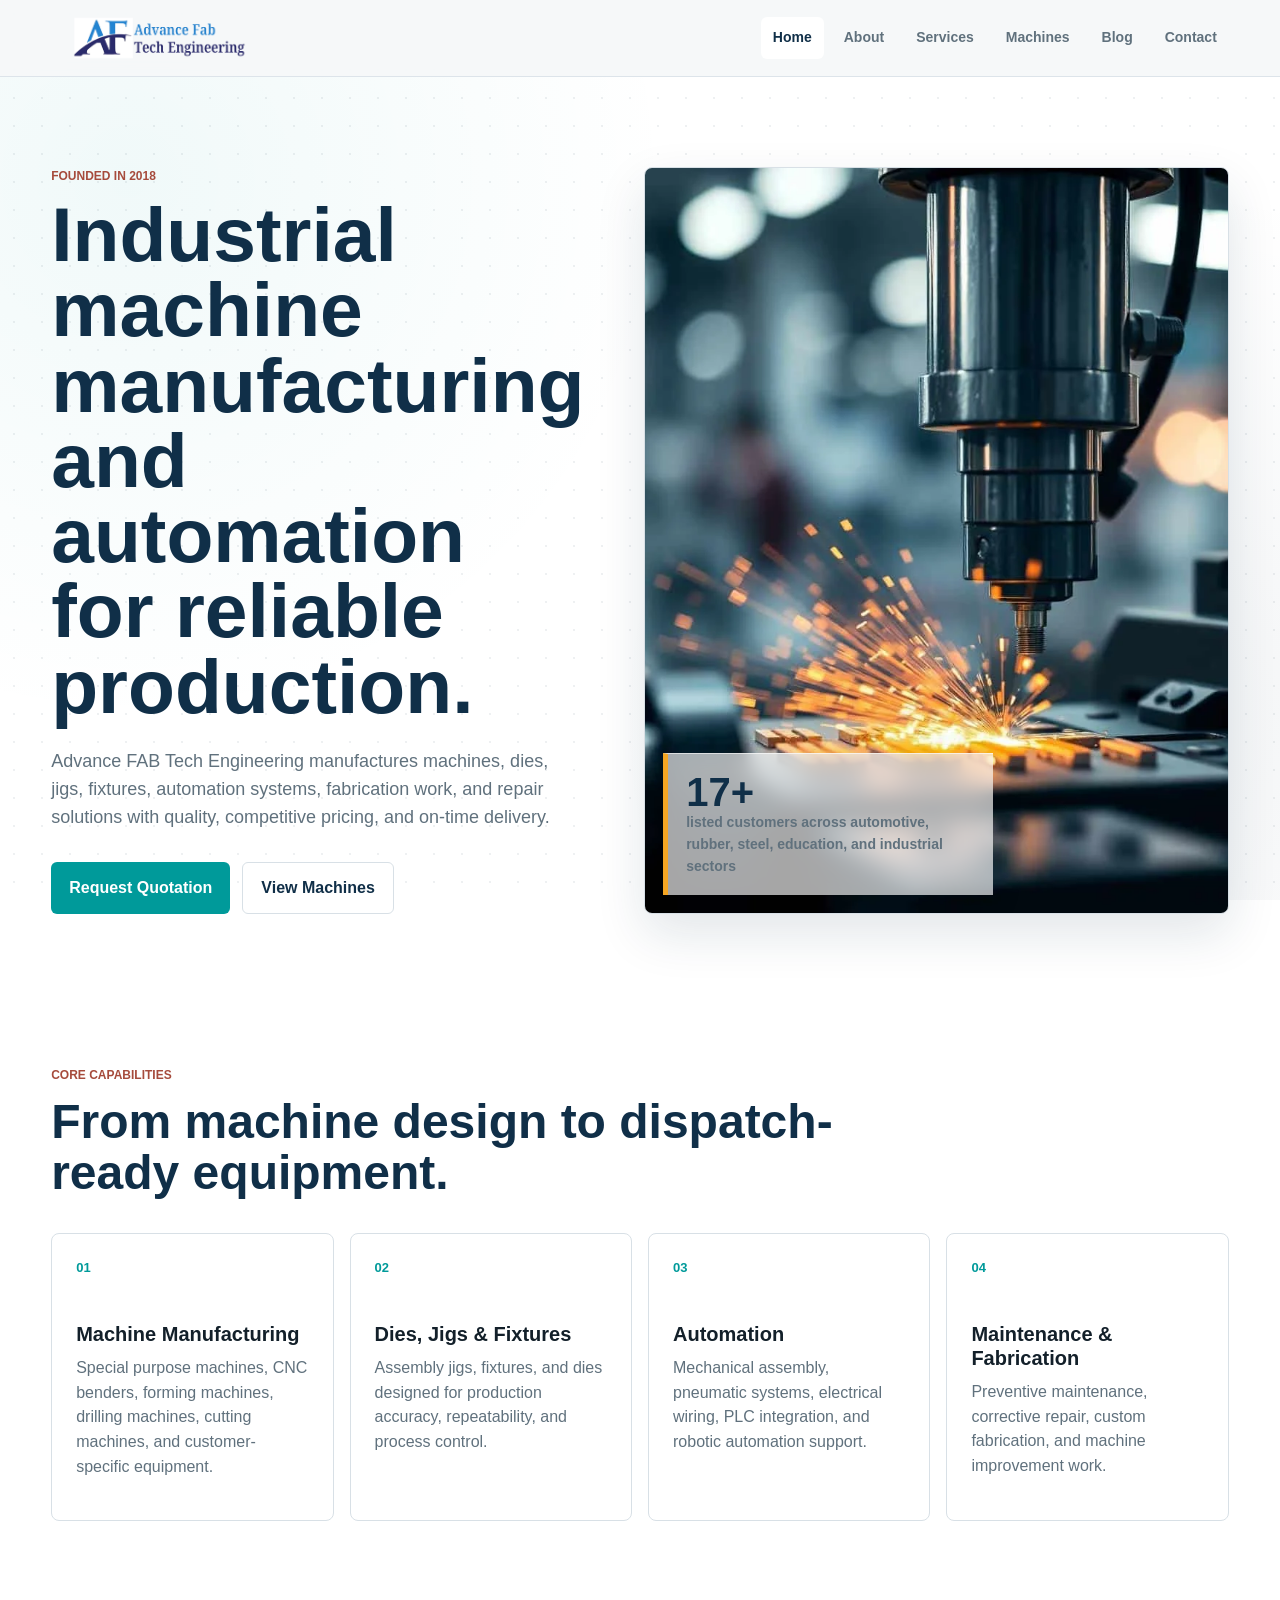
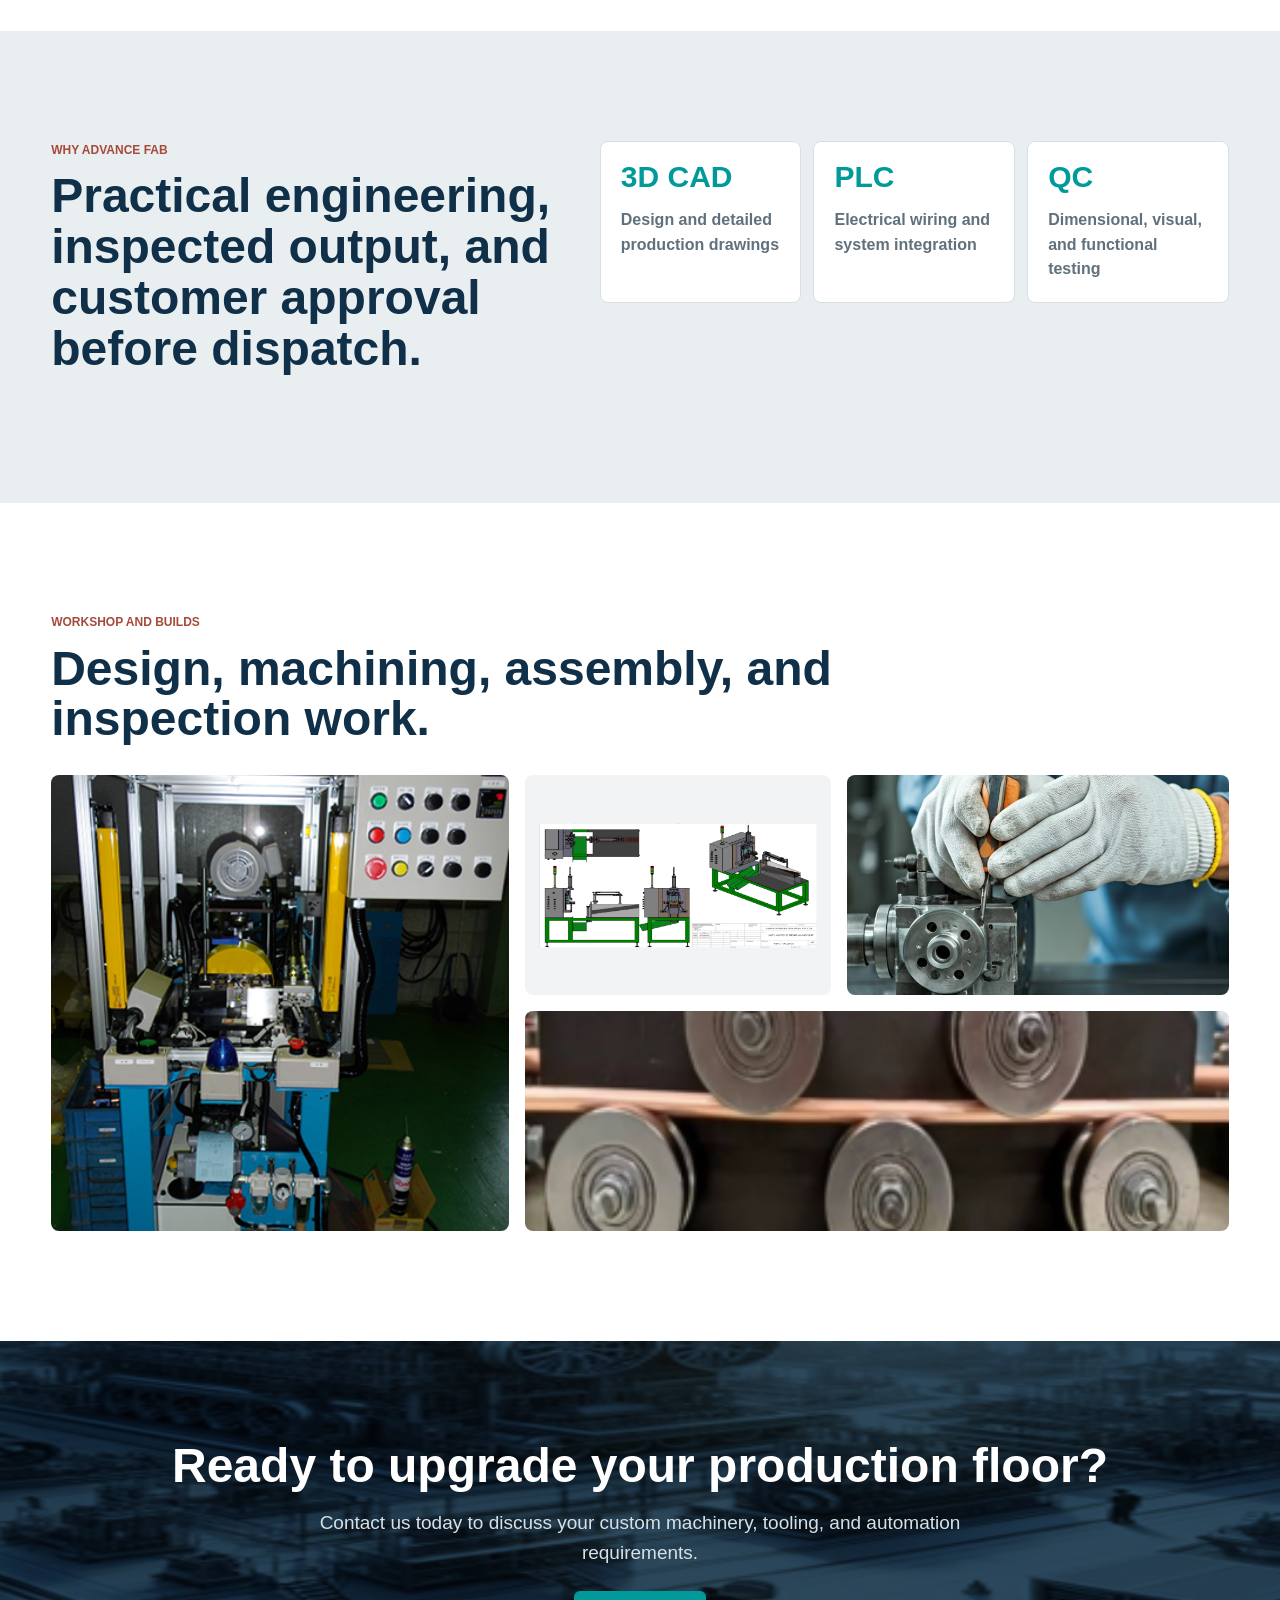
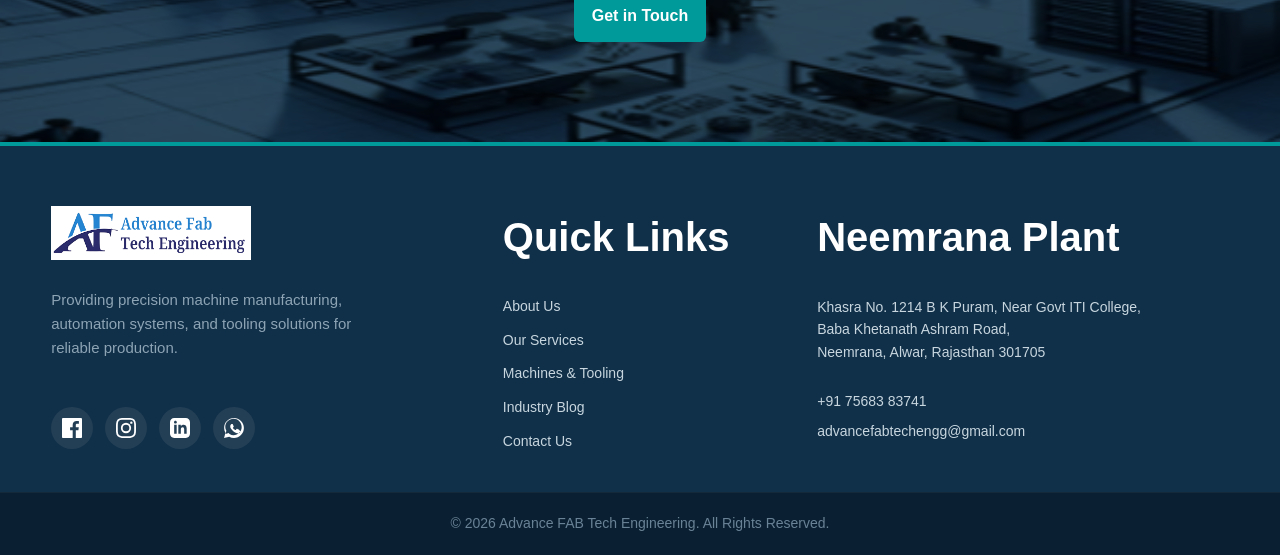
==== commit d5c3b4e2: "Add files via upload" ====
--- a/index.html
+++ b/index.html
@@ -10,7 +10,7 @@
   <body>
     <header class="site-header">
       <a class="brand" href="index.html" aria-label="Advance FAB Tech Engineering home">
-        <img src="assets/logo.png" alt="Advance FAB Tech Engineering" />
+        <img src="assets/logo2.png" alt="Advance FAB Tech Engineering" />
       </a>
       <button class="menu-toggle" type="button" aria-expanded="false" aria-controls="site-nav"><span></span><span></span><span></span></button>
       <nav class="site-nav" id="site-nav">
--- a/styles.css
+++ b/styles.css
@@ -661,12 +661,13 @@
 
 .image-mosaic img,
 .media-grid img {
-  background: #e6ecef;
+  background: #f1f3f5;
   border-radius: 8px;
   height: 100%;
   object-fit: cover;
   width: 100%;
 }
+
 .image-mosaic img:hover{
   transform: translateY(-8px);
   box-shadow: var(--shadow);
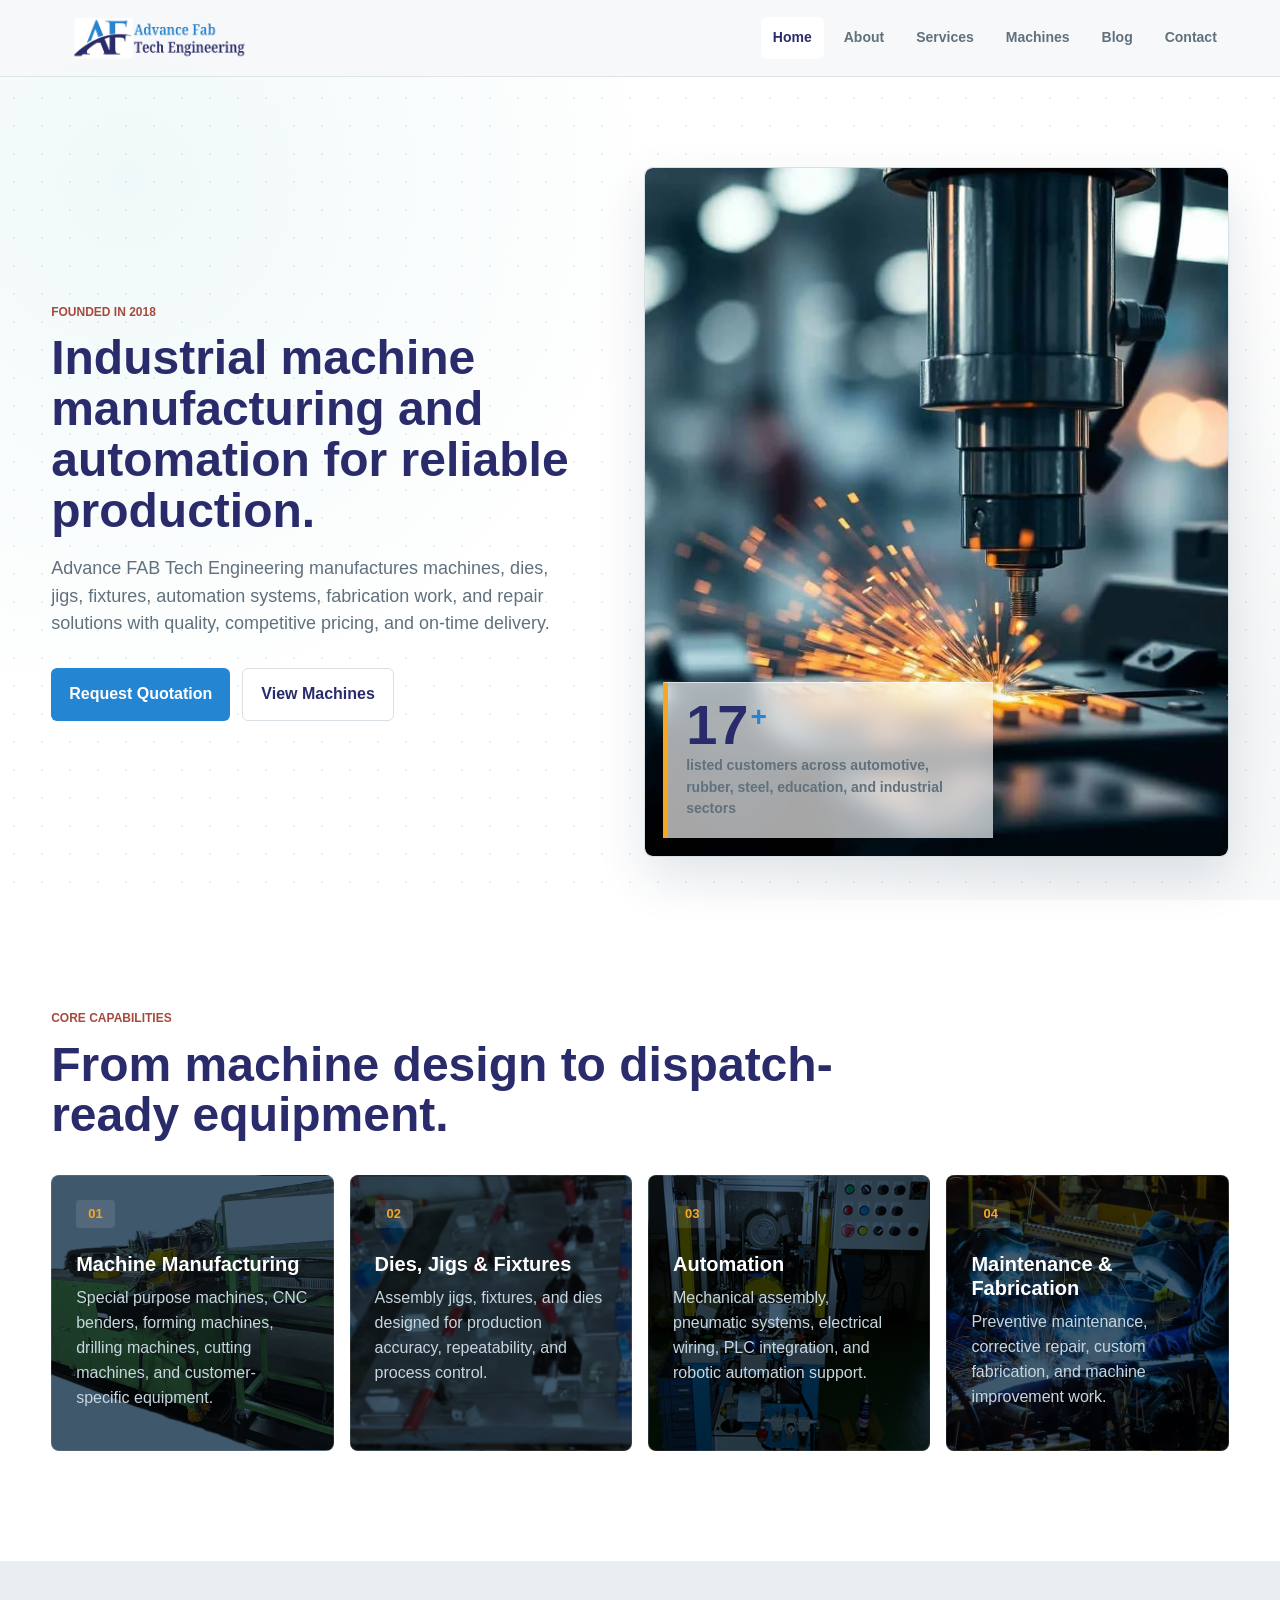
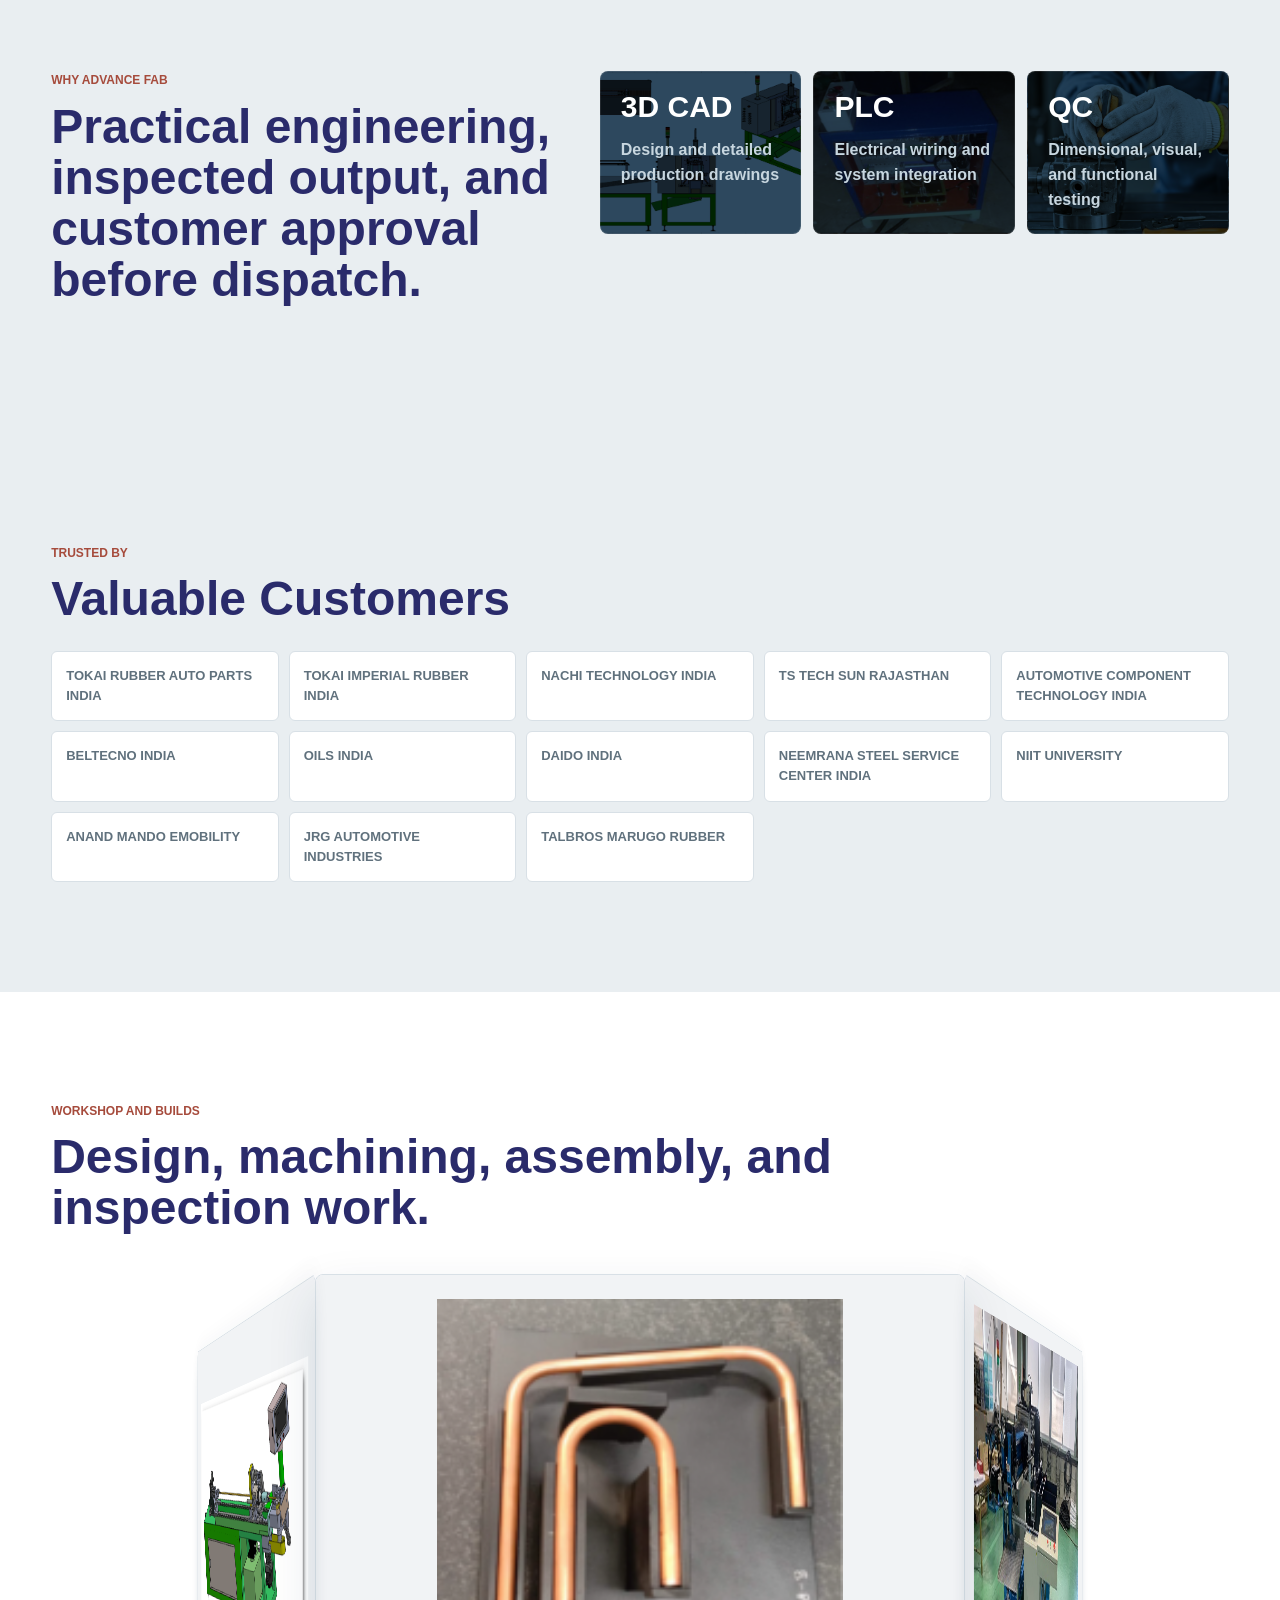
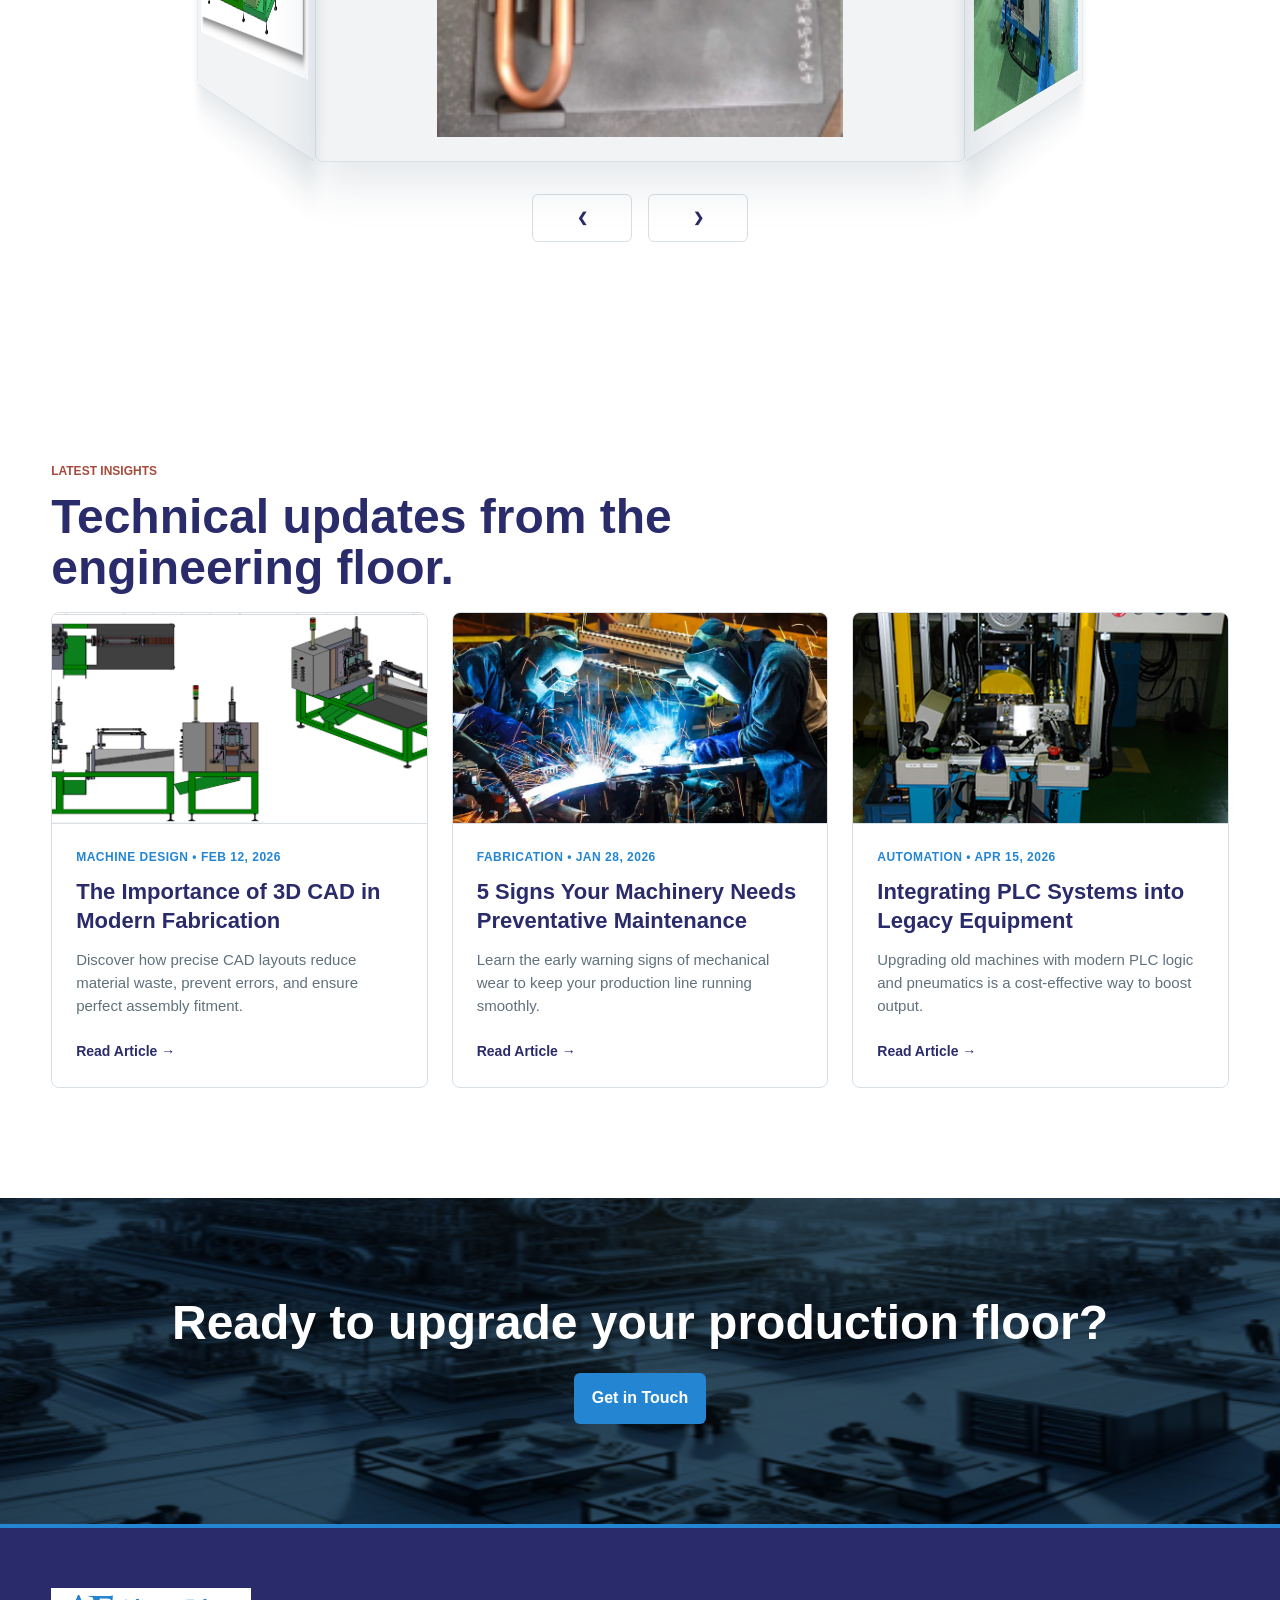
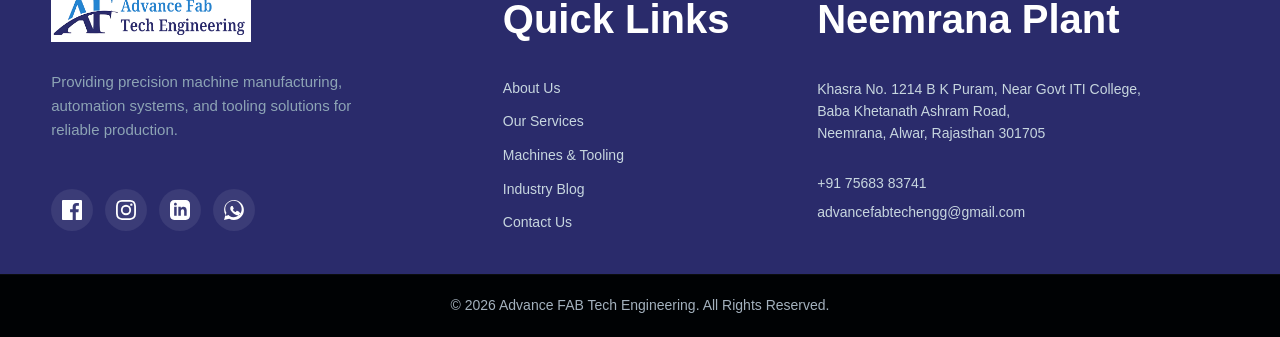
==== commit 75d0c977: "Add files via upload" ====
--- a/index.html
+++ b/index.html
@@ -5,6 +5,12 @@
     <meta name="viewport" content="width=device-width, initial-scale=1" />
     <title>Advance FAB Tech Engineering | Home</title>
     <meta name="description" content="Advance FAB Tech Engineering designs and manufactures machines, tooling, automation systems, fabrication work, and maintenance solutions." />
+    <meta property="og:title" content="Advance FAB Tech Engineering" />
+    <meta property="og:description" content="Advance FAB Tech Engineering designs and manufactures machines, tooling, automation systems, fabrication work, and maintenance solutions." />
+    <meta property="og:type" content="website" />
+    <meta property="og:url" content="https://www.yourdomain.com/" />
+    <meta property="og:image" content="https://www.yourdomain.com/assets/logo2.png" />
+    <meta property="og:site_name" content="Advance FAB Tech Engineering" />
     <link rel="stylesheet" href="styles.css" />
   </head>
   <body>
@@ -26,39 +32,61 @@
     <main>
       <section class="hero">
         <div class="hero-copy">
-          <p class="eyebrow">Founded in 2018</p>
-          <h1>Industrial machine manufacturing and automation for reliable production.</h1>
-          <p>
+          <p class="eyebrow hero-animate-1">Founded in 2018</p>
+          <h2 class="hero-animate-2">Industrial machine manufacturing and automation for reliable production.</h2>
+          <p class="hero-animate-3">
             Advance FAB Tech Engineering manufactures machines, dies, jigs, fixtures, automation systems, fabrication work, and repair solutions with quality, competitive pricing, and on-time delivery.
           </p>
-          <div class="hero-actions">
+          <div class="hero-actions hero-animate-4">
             <a class="button primary" href="contact.html">Request Quotation</a>
             <a class="button secondary" href="projects.html">View Machines</a>
           </div>
         </div>
-        <div class="hero-visual">
-          <img src="assets/machine.webp" alt="Modern manufacturing floor" />
+        <div class="hero-visual hero-animate-5">
+          <div class="hero-image-wrapper">
+            <img src="assets/machine.webp" alt="Modern manufacturing floor" />
+          </div>
           <div class="hero-metric">
-            <strong>17+</strong>
+            <strong class="metric-number">
+              <span class="count-up" data-target="17">0</span>
+              <span class="plus-symbol">+</span>
+            </strong>
             <span>listed customers across automotive, rubber, steel, education, and industrial sectors</span>
           </div>
         </div>
       </section>
 
-      <section class="section">
+      <section id="core-capabilities" class="section">
         <div class="section-heading">
           <p class="eyebrow">Core capabilities</p>
           <h2>From machine design to dispatch-ready equipment.</h2>
         </div>
         <div class="service-grid">
-          <article class="service-card"><span>01</span><h3>Machine Manufacturing</h3>
-            <p>Special purpose machines, CNC benders, forming machines, drilling machines, cutting machines, and customer-specific equipment.</p></article>
-          <article class="service-card"><span>02</span><h3>Dies, Jigs & Fixtures</h3>
-            <p>Assembly jigs, fixtures, and dies designed for production accuracy, repeatability, and process control.</p></article>
-          <article class="service-card"><span>03</span><h3>Automation</h3>
-            <p>Mechanical assembly, pneumatic systems, electrical wiring, PLC integration, and robotic automation support.</p></article>
-          <article class="service-card"><span>04</span><h3>Maintenance & Fabrication</h3>
-            <p>Preventive maintenance, corrective repair, custom fabrication, and machine improvement work.</p></article>
+          
+          <article class="service-card" style="background-image: url('assets/cnc-bender.png');">
+            <span>01</span>
+            <h3>Machine Manufacturing</h3>
+            <p>Special purpose machines, CNC benders, forming machines, drilling machines, cutting machines, and customer-specific equipment.</p>
+          </article>
+          
+          <article class="service-card" style="background-image: url('assets/jig-fixture.png');">
+            <span>02</span>
+            <h3>Dies, Jigs & Fixtures</h3>
+            <p>Assembly jigs, fixtures, and dies designed for production accuracy, repeatability, and process control.</p>
+          </article>
+          
+          <article class="service-card" style="background-image: url('assets/automation-machine.png');">
+            <span>03</span>
+            <h3>Automation</h3>
+            <p>Mechanical assembly, pneumatic systems, electrical wiring, PLC integration, and robotic automation support.</p>
+          </article>
+          
+          <article class="service-card" style="background-image: url('assets/welding-work.webp');">
+            <span>04</span>
+            <h3>Maintenance & Fabrication</h3>
+            <p>Preventive maintenance, corrective repair, custom fabrication, and machine improvement work.</p>
+          </article>
+          
         </div>
       </section>
 
@@ -68,9 +96,43 @@
           <h2>Practical engineering, inspected output, and customer approval before dispatch.</h2>
         </div>
         <div class="stats-grid">
-          <div><strong>3D CAD</strong><span>Design and detailed production drawings</span></div>
-          <div><strong>PLC</strong><span>Electrical wiring and system integration</span></div>
-          <div><strong>QC</strong><span>Dimensional, visual, and functional testing</span></div>
+          
+          <div style="background-image: url('assets/machine-cad-layout.png');">
+            <strong>3D CAD</strong>
+            <span>Design and detailed production drawings</span>
+          </div>
+          
+          <div style="background-image: url('assets/control-panel.png');">
+            <strong>PLC</strong>
+            <span>Electrical wiring and system integration</span>
+          </div>
+          
+          <div style="background-image: url('assets/precision-assembly.png');">
+            <strong>QC</strong>
+            <span>Dimensional, visual, and functional testing</span>
+          </div> 
+        </div>
+      </section>
+
+      <section class="customers section">
+        <div class="section-heading">
+          <p class="eyebrow">Trusted By</p>
+          <h2>Valuable Customers</h2>
+        </div>
+        <div class="customer-marquee">
+          <span>TOKAI RUBBER AUTO PARTS INDIA</span>
+          <span>TOKAI IMPERIAL RUBBER INDIA</span>
+          <span>NACHI TECHNOLOGY INDIA</span>
+          <span>TS TECH SUN RAJASTHAN</span>
+          <span>AUTOMOTIVE COMPONENT TECHNOLOGY INDIA</span>
+          <span>BELTECNO INDIA</span>
+          <span>OILS INDIA</span>
+          <span>DAIDO INDIA</span>
+          <span>NEEMRANA STEEL SERVICE CENTER INDIA</span>
+          <span>NIIT UNIVERSITY</span>
+          <span>ANAND MANDO EMOBILITY</span>
+          <span>JRG AUTOMOTIVE INDUSTRIES</span>
+          <span>TALBROS MARUGO RUBBER</span>
         </div>
       </section>
 
@@ -79,16 +141,62 @@
           <p class="eyebrow">Workshop and builds</p>
           <h2>Design, machining, assembly, and inspection work.</h2>
         </div>
-        <div class="image-mosaic">
-          <img src="assets/automation-machine.png" alt="Automation machine on shop floor" />
-          <img src="assets/machine-cad-layout.png" alt="Machine CAD layout" />
-          <img src="assets/precision-assembly.png" alt="Precision assembly work" />
-          <img src="assets/roller-assembly.png" alt="Roller assembly" />
-        </div>
-      </section>
+        
+        <div class="scene">
+          <div class="machine-tooltip"></div>
+          <div class="carousel">
+            <div class="carousel__cell"><img src="assets/formed-pipe.png" alt="Forming Tool" /></div>
+            <div class="carousel__cell"><img src="assets/shop-machine.png" alt="Special Purpose Machine" /></div>
+            <div class="carousel__cell"><img src="assets/machine-cad-layout.png" alt="Cutting Machine CAD" /></div>
+            <div class="carousel__cell"><img src="assets/drilling-fixture-render.png" alt="Drilling Machine" /></div>
+            <div class="carousel__cell"><img src="assets/press-fixture-render.png" alt="Inspection Fixtures" /></div>
+            <div class="carousel__cell"><img src="assets/bender-render.png" alt="Bender Machine" /></div>
+          </div>
+        </div>
+        <div class="carousel-controls">
+          <button class="button secondary prev-btn" type="button">❮ </button>
+          <button class="button secondary next-btn" type="button"> ❯</button>
+        </div>
+      </section>
+
+      <section class="section">
+        <div class="section-heading">
+          <p class="eyebrow">Latest Insights</p>
+          <h2>Technical updates from the engineering floor.</h2>
+        </div>
+        <div class="blog-grid">
+          <article class="blog-card">
+            <img src="assets/machine-cad-layout.png" alt="CAD Design">
+            <div class="blog-content">
+              <span class="blog-meta">Machine Design • Feb 12, 2026</span>
+              <h3>The Importance of 3D CAD in Modern Fabrication</h3>
+              <p>Discover how precise CAD layouts reduce material waste, prevent errors, and ensure perfect assembly fitment.</p>
+              <a href="blog.html" class="read-more">Read Article &rarr;</a>
+            </div>
+          </article>
+          <article class="blog-card">
+            <img src="assets/welding-work.webp" alt="Maintenance">
+            <div class="blog-content">
+              <span class="blog-meta">Fabrication • Jan 28, 2026</span>
+              <h3>5 Signs Your Machinery Needs Preventative Maintenance</h3>
+              <p>Learn the early warning signs of mechanical wear to keep your production line running smoothly.</p>
+              <a href="blog.html" class="read-more">Read Article &rarr;</a>
+            </div>
+          </article>
+          <article class="blog-card">
+            <img src="assets/automation-machine.png" alt="Automation integration">
+            <div class="blog-content">
+              <span class="blog-meta">Automation • Apr 15, 2026</span>
+              <h3>Integrating PLC Systems into Legacy Equipment</h3>
+              <p>Upgrading old machines with modern PLC logic and pneumatics is a cost-effective way to boost output.</p>
+              <a href="blog.html" class="read-more">Read Article &rarr;</a>
+            </div>
+          </article>
+        </div>
+      </section>
+
       <section class="image-with-text" style="background-image: url('assets/factory.png');">
         <h2>Ready to upgrade your production floor?</h2>
-        <p>Contact us today to discuss your custom machinery, tooling, and automation requirements.</p>
         <div style="margin-top: 24px;">
           <a class="button primary" href="contact.html">Get in Touch</a>
         </div>
@@ -99,11 +207,11 @@
       <div class="footer-brand">
         <img src="assets/logo.png" alt="Advance FAB Tech Engineering" class="footer-logo" />
         <p>Providing precision machine manufacturing, automation systems, and tooling solutions for reliable production.</p>
-        <div class="floating-socials">
+      <div class="floating-socials">
       <a href="https://facebook.com/yourpage" class="social-btn facebook" aria-label="Facebook" target="_blank" rel="noopener">
         <svg viewBox="0 0 24 24"><path d="M22.675 0h-21.35c-.732 0-1.325.593-1.325 1.325v21.351c0 .731.593 1.324 1.325 1.324h11.495v-9.294h-3.128v-3.622h3.128v-2.671c0-3.1 1.893-4.788 4.659-4.788 1.325 0 2.463.099 2.795.143v3.24l-1.918.001c-1.504 0-1.795.715-1.795 1.763v2.313h3.587l-.467 3.622h-3.12v9.293h6.116c.73 0 1.323-.593 1.323-1.325v-21.35c0-.732-.593-1.325-1.325-1.325z"/></svg>
       </a>
-      <a href="https://instagram.com/yourpage" class="social-btn instagram" aria-label="Instagram" target="_blank" rel="noopener">
+      <a href="https://www.instagram.com/advancefabtechengineering?igsh=YjF6MGFyemhpY3c2" class="social-btn instagram" aria-label="Instagram" target="_blank" rel="noopener">
         <svg viewBox="0 0 24 24"><path d="M12 2.163c3.204 0 3.584.012 4.85.07 3.252.148 4.771 1.691 4.919 4.919.058 1.265.069 1.645.069 4.849 0 3.205-.012 3.584-.069 4.849-.149 3.225-1.664 4.771-4.919 4.919-1.266.058-1.644.07-4.85.07-3.204 0-3.584-.012-4.849-.07-3.26-.149-4.771-1.699-4.919-4.92-.058-1.265-.07-1.644-.07-4.849 0-3.204.013-3.583.07-4.849.149-3.227 1.664-4.771 4.919-4.919 1.266-.057 1.645-.069 4.849-.069zM12 0C8.741 0 8.333.014 7.053.072 2.695.272.273 2.69.073 7.052.014 8.333 0 8.741 0 12c0 3.259.014 3.668.072 4.948.2 4.358 2.618 6.78 6.98 6.98C8.333 23.986 8.741 24 12 24c3.259 0 3.668-.014 4.948-.072 4.354-.2 6.782-2.618 6.979-6.98.059-1.28.073-1.689.073-4.948 0-3.259-.014-3.667-.072-4.947-.196-4.354-2.617-6.78-6.979-6.98C15.668.014 15.259 0 12 0zm0 5.838a6.162 6.162 0 100 12.324 6.162 6.162 0 000-12.324zM12 16a4 4 0 110-8 4 4 0 010 8zm6.406-11.845a1.44 1.44 0 100 2.881 1.44 1.44 0 000-2.881z"/></svg>
       </a>
       <a href="https://linkedin.com/company/yourpage" class="social-btn linkedin" aria-label="LinkedIn" target="_blank" rel="noopener">
--- a/styles.css
+++ b/styles.css
@@ -5,8 +5,8 @@
   --paper: #f6f8f9;
   --white: #ffffff;
   --steel: #23566f;
-  --navy: #102f48;
-  --teal: #009a9a;
+  --navy: #2A2B6B;
+  --teal: #2485D2;
   --safety: #f5a623;
   --oxide: #a64b3c;
   --shadow: 0 20px 50px rgba(16, 47, 72, 0.12);
@@ -947,8 +947,8 @@
 }
 
 .footer-bottom {
-  background: #0a2032; 
-  color: #6a8296;
+  background: #000204; 
+  color: #a3b1bd;
   text-align: center;
   padding: 20px;
   font-size: 14px;
@@ -1251,4 +1251,226 @@
   .menu-toggle {
     display: none ;
   }
+}
+
+.scene {
+  width: 100%;
+  max-width: 650px;
+  aspect-ratio: 4 / 3;
+  margin: 40px auto 0;
+  perspective: 1200px;
+  position: relative;
+}
+
+.machine-tooltip {
+  position: absolute;
+  top: 16px;
+  left: 16px;
+  background: rgba(255, 255, 255, 0.95);
+  backdrop-filter: blur(8px);
+  border: 1px solid var(--line);
+  border-left: 4px solid var(--teal);
+  color: var(--navy);
+  padding: 8px 16px;
+  border-radius: 6px;
+  font-weight: 800;
+  font-size: 14px;
+  box-shadow: 0 10px 20px rgba(16, 47, 72, 0.15);
+  z-index: 20;
+  opacity: 0;
+  transform: translateY(-8px);
+  pointer-events: none;
+  transition: opacity 0.3s ease, transform 0.3s ease;
+}
+
+.machine-tooltip.is-visible {
+  opacity: 1;
+  transform: translateY(0);
+}
+
+.carousel {
+  width: 100%;
+  height: 100%;
+  position: relative;
+  transform-style: preserve-3d;
+  transition: transform 0.8s cubic-bezier(0.16, 1, 0.3, 1);
+}
+
+.carousel__cell {
+  position: absolute;
+  width: 100%;
+  height: 100%;
+  left: 0;
+  top: 0;
+  background: var(--white);
+  border: 1px solid var(--line);
+  border-radius: 8px;
+  overflow: hidden;
+  box-shadow: var(--shadow);
+  backface-visibility: hidden; 
+}
+
+.carousel__cell img {
+  width: 100%;
+  height: 100%;
+  object-fit: contain;
+  background: #f1f3f5;
+  padding: 24px;
+}
+
+.carousel-controls {
+  display: flex;
+  justify-content: center;
+  gap: 16px;
+  margin-top: 32px;
+}
+
+.carousel-controls button {
+  min-width: 100px;
+  cursor: pointer;
+}
+
+.service-card {
+  background-color: rgba(16, 47, 72, 0.80); 
+  background-blend-mode: multiply;
+  background-size: cover;
+  background-position: center;
+  border: 1px solid rgba(255, 255, 255, 0.1); 
+  transition: transform 0.4s cubic-bezier(0.16, 1, 0.3, 1), box-shadow 0.4s ease, background-color 0.4s ease;
+}
+
+.service-card:hover {
+  background-color: rgba(16, 47, 72, 0.70); 
+}
+
+.service-card h3 {
+  color: var(--white);
+}
+
+.service-card p {
+  color: #c7d6df; 
+}
+
+.service-card span {
+  color: var(--safety);
+  background: rgba(255, 255, 255, 0.1);
+  padding: 4px 12px;
+  border-radius: 4px;
+  width: max-content;
+  margin-bottom: 24px;
+}
+
+.stats-grid div {
+  background-color: rgba(16, 47, 72, 0.88); 
+  background-blend-mode: multiply;
+  background-size: cover;
+  background-position: center;
+  border: 1px solid rgba(255, 255, 255, 0.1);
+  transition: transform 0.4s cubic-bezier(0.16, 1, 0.3, 1), box-shadow 0.4s ease, background-color 0.4s ease;
+}
+
+.stats-grid div:hover {
+  background-color: rgba(16, 47, 72, 0.70); 
+}
+
+.stats-grid div strong {
+  color: var(--white); 
+}
+
+.stats-grid div span {
+  color: #c7d6df; 
+}
+
+@keyframes slideUpFade {
+  from {
+    opacity: 0;
+    transform: translateY(40px);
+  }
+  to {
+    opacity: 1;
+    transform: translateY(0);
+  }
+}
+
+.hero-animate-1 { animation: slideUpFade 0.8s cubic-bezier(0.16, 1, 0.3, 1) 0.1s both; }
+.hero-animate-2 { animation: slideUpFade 0.8s cubic-bezier(0.16, 1, 0.3, 1) 0.2s both; }
+.hero-animate-3 { animation: slideUpFade 0.8s cubic-bezier(0.16, 1, 0.3, 1) 0.3s both; }
+.hero-animate-4 { animation: slideUpFade 0.8s cubic-bezier(0.16, 1, 0.3, 1) 0.4s both; }
+.hero-animate-5 { animation: slideUpFade 1.2s cubic-bezier(0.16, 1, 0.3, 1) 0.3s both; }
+
+.hero {
+  position: relative; 
+}
+
+.hero-visual {
+  position: relative;
+  padding: 0; 
+}
+
+.hero-image-wrapper {
+  width: 100%;
+  height: 100%;
+  position: absolute;
+  top: 0;
+  left: 0;
+  overflow: hidden;
+  border-radius: inherit;
+}
+
+.hero-image-wrapper img {
+  width: 100%;
+  height: 100%;
+  object-fit: cover;
+  animation: slowZoom 20s linear infinite alternate;
+}
+
+@keyframes slowZoom {
+  from { transform: scale(1); }
+  to { transform: scale(1.08); }
+}
+
+.hero-metric {
+  position: absolute;
+  z-index: 2;
+}
+
+.material-grid article {
+  background-color: rgba(16, 47, 72, 0.88); 
+  background-blend-mode: multiply;
+  background-size: cover;
+  background-position: center;
+  border: 1px solid rgba(255, 255, 255, 0.1);
+  transition: transform 0.4s cubic-bezier(0.16, 1, 0.3, 1), box-shadow 0.4s ease, background-color 0.4s ease;
+}
+
+.material-grid article:hover {
+  background-color: rgba(16, 47, 72, 0.70); 
+}
+
+.material-grid article h3 {
+  color: var(--white); 
+}
+
+.material-grid article p {
+  color: #c7d6df; 
+}
+
+.hero-metric .metric-number {
+  display: flex;
+  align-items: flex-start; 
+  gap: 2px;
+  margin-bottom: 6px;
+}
+
+.hero-metric .count-up {
+  font-size: 56px; 
+  line-height: 0.85;
+  color: var(--navy);
+}
+
+.hero-metric .plus-symbol {
+  font-size: 28px; 
+  color: var(--teal); 
+  line-height: 1;
+  margin-top: 2px; 
 }
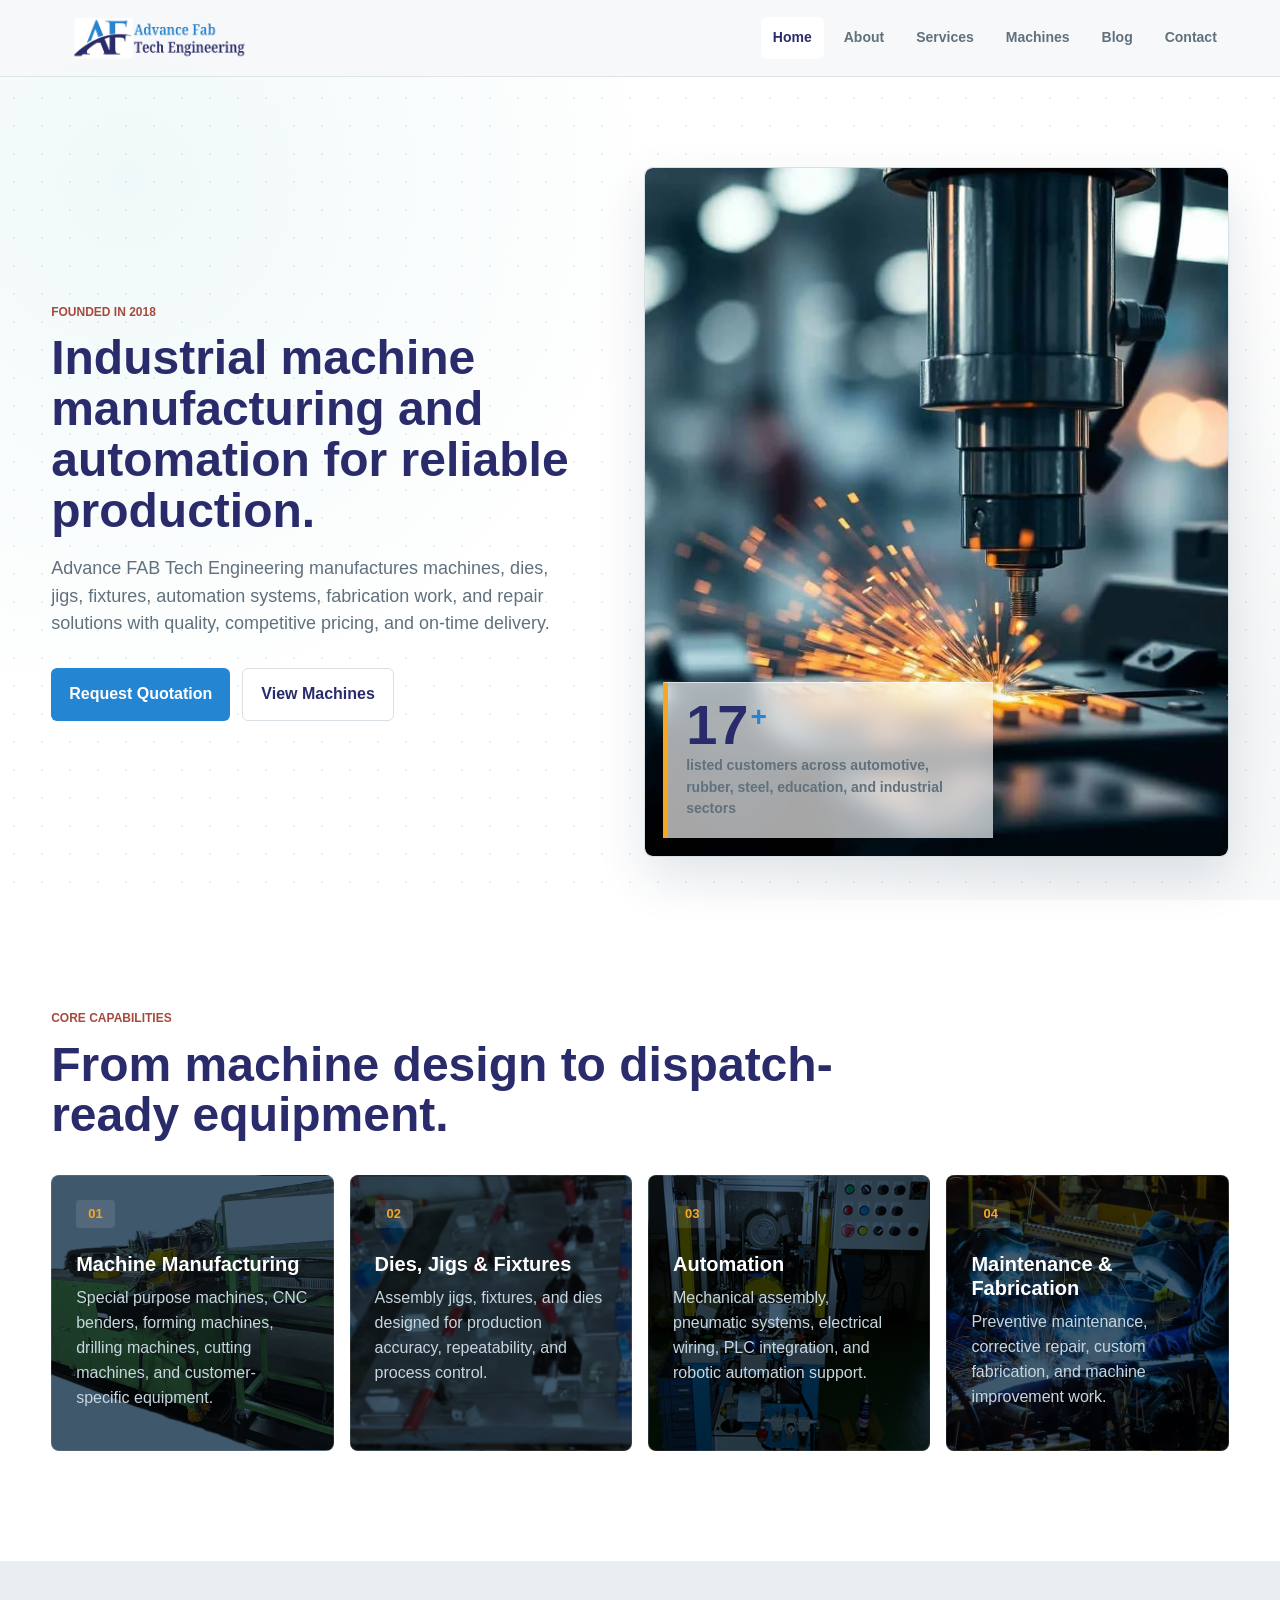
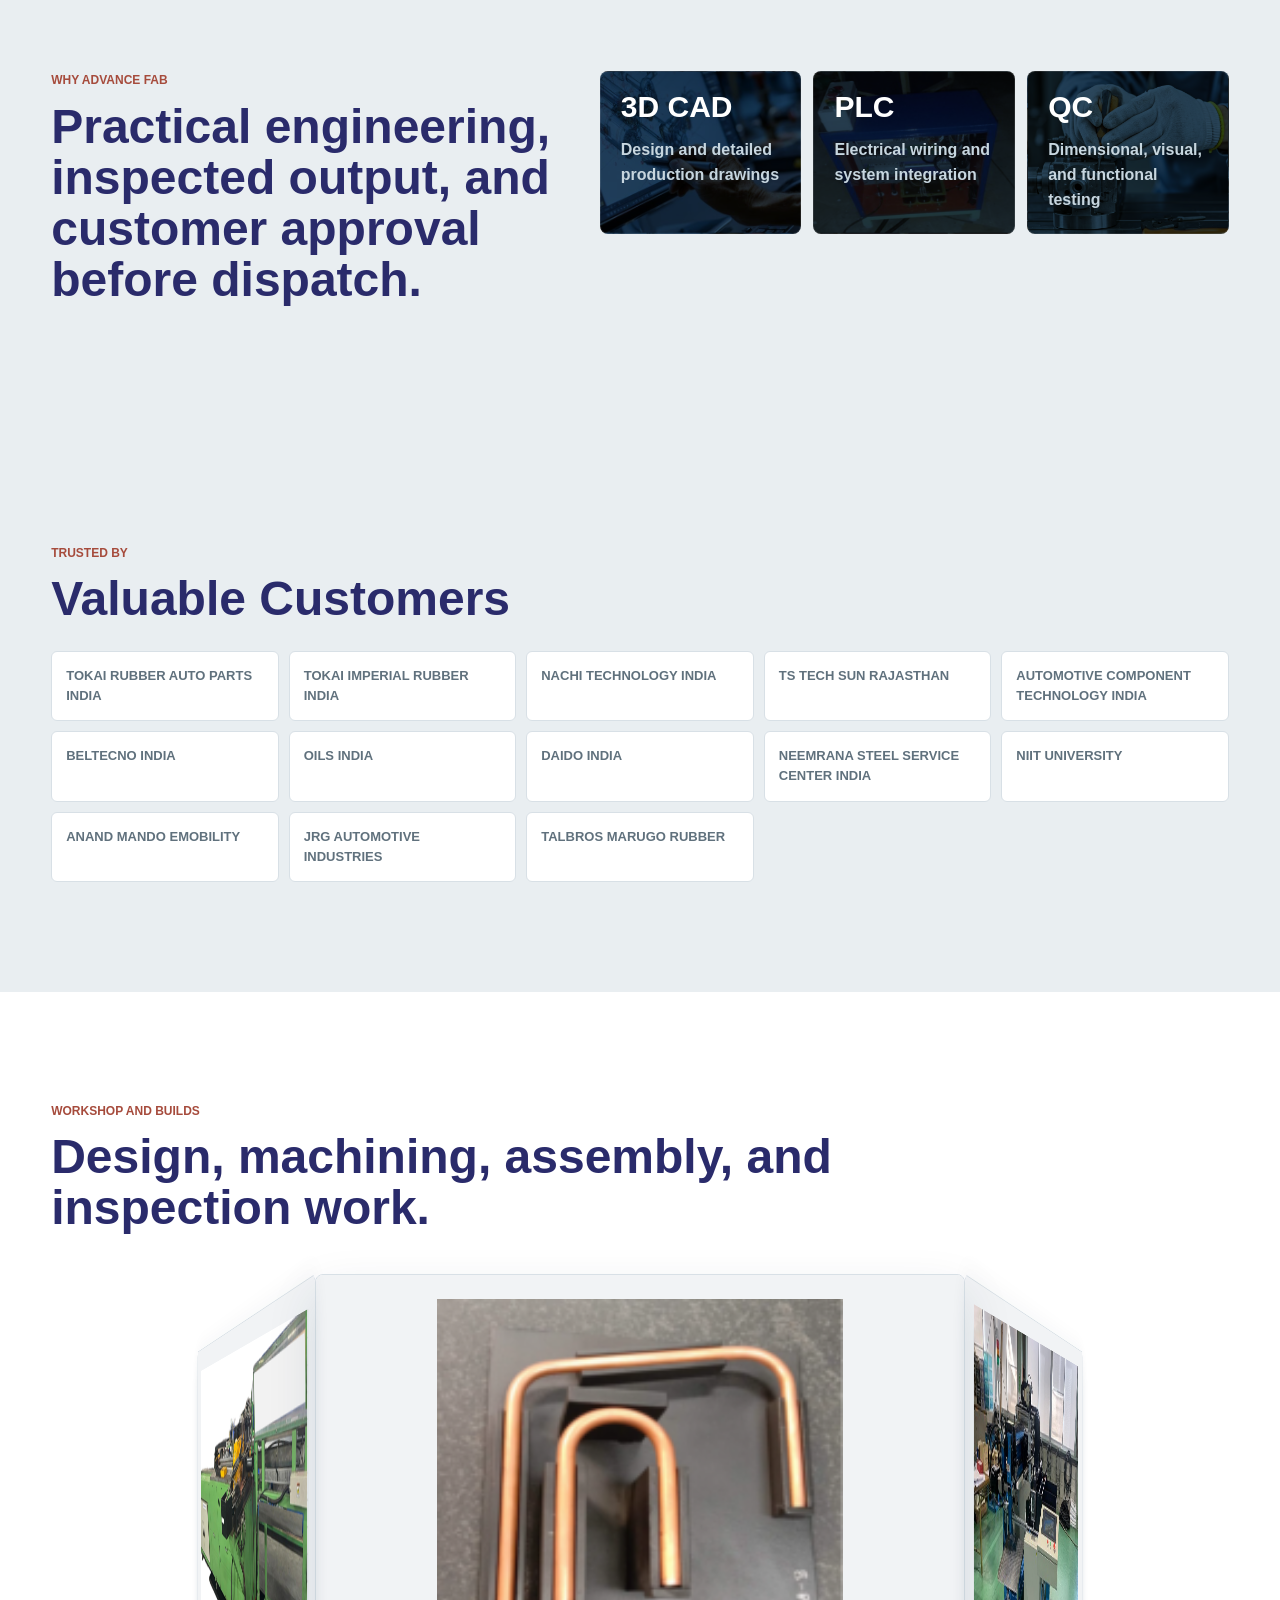
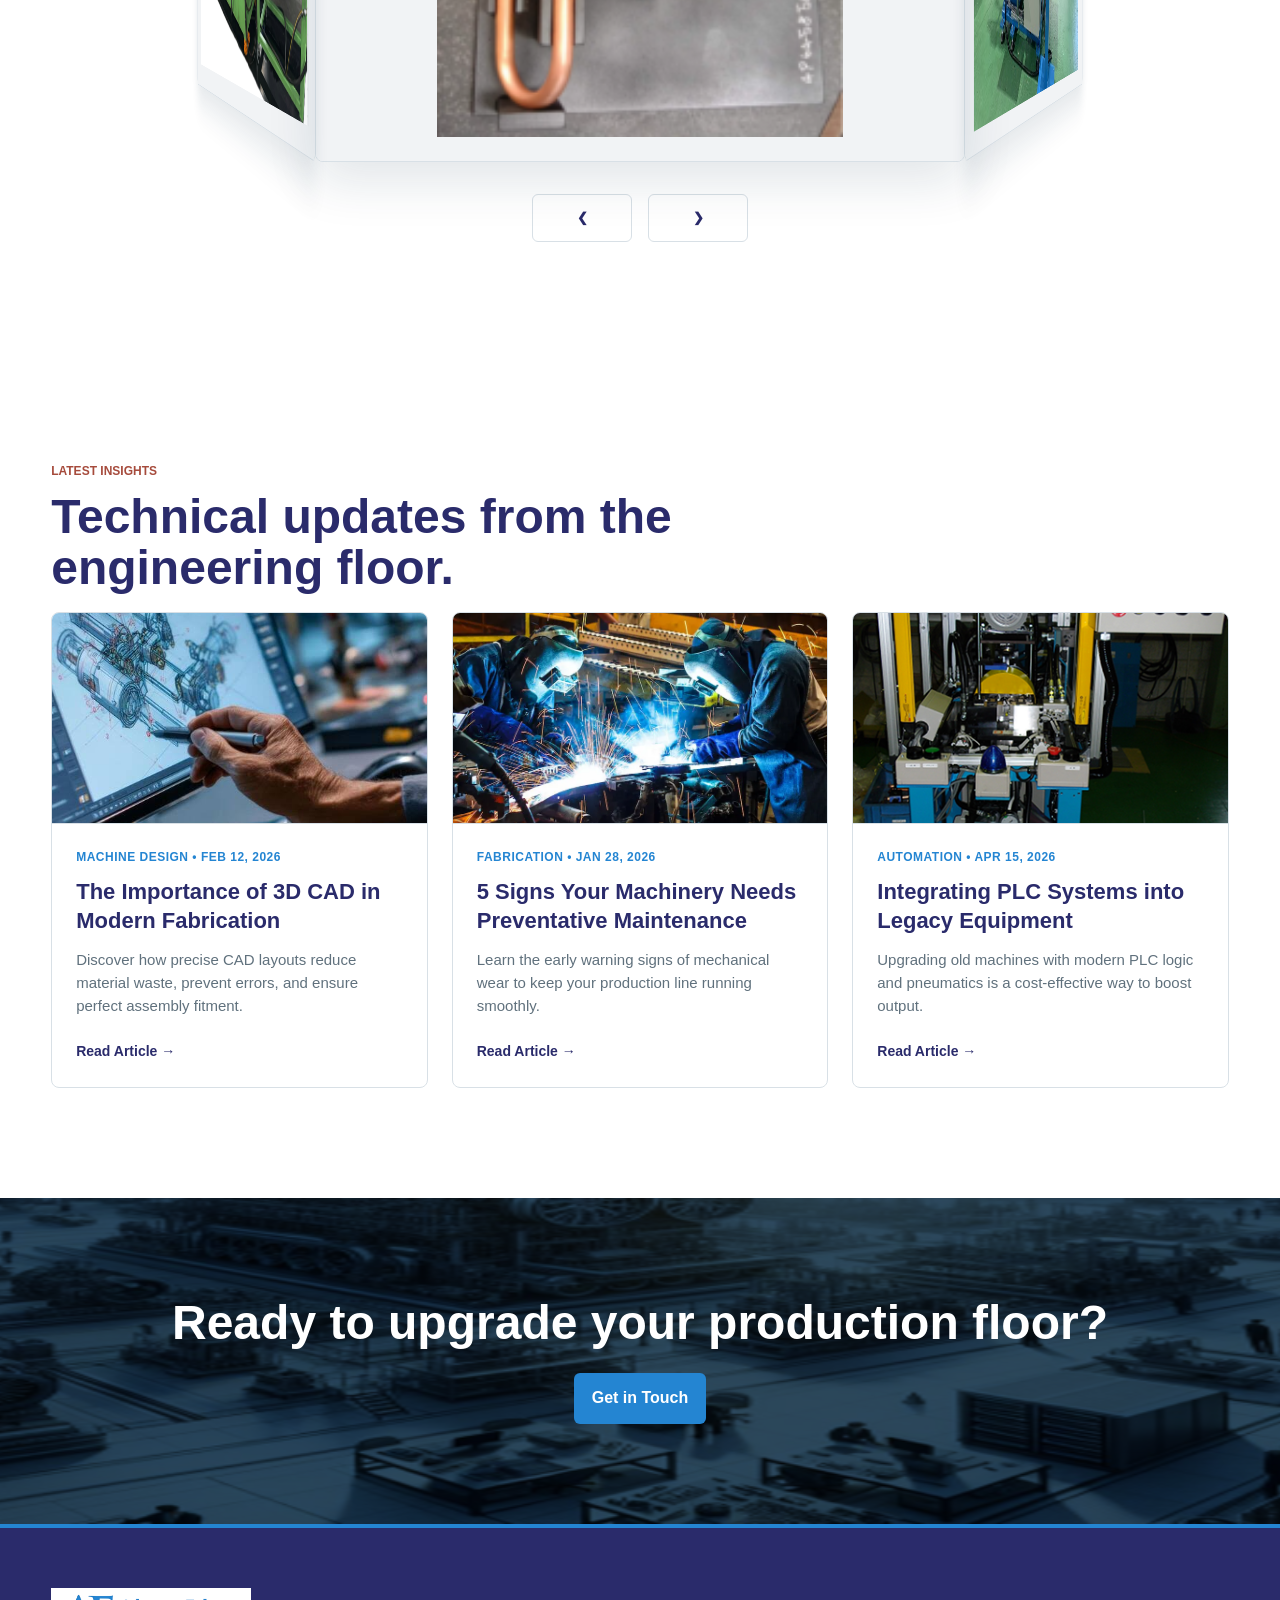
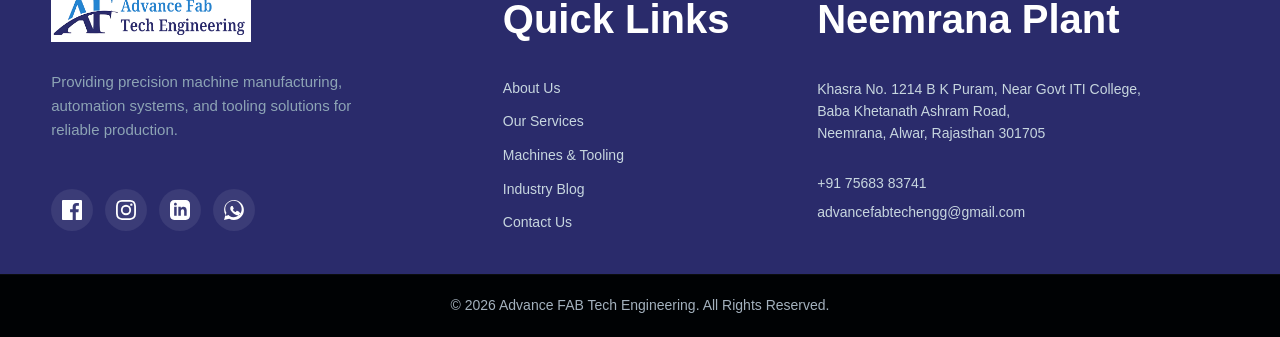
==== commit 28740ba0: "Add files via upload" ====
--- a/index.html
+++ b/index.html
@@ -147,10 +147,10 @@
           <div class="carousel">
             <div class="carousel__cell"><img src="assets/formed-pipe.png" alt="Forming Tool" /></div>
             <div class="carousel__cell"><img src="assets/shop-machine.png" alt="Special Purpose Machine" /></div>
-            <div class="carousel__cell"><img src="assets/machine-cad-layout.png" alt="Cutting Machine CAD" /></div>
-            <div class="carousel__cell"><img src="assets/drilling-fixture-render.png" alt="Drilling Machine" /></div>
-            <div class="carousel__cell"><img src="assets/press-fixture-render.png" alt="Inspection Fixtures" /></div>
-            <div class="carousel__cell"><img src="assets/bender-render.png" alt="Bender Machine" /></div>
+            <div class="carousel__cell"><img src="assets/Fixture.png" alt="Fixture" /></div>
+            <div class="carousel__cell"><img src="assets/Dies.png" alt="Dies" /></div>
+            <div class="carousel__cell"><img src="assets/Jigs.png" alt="Jigs" /></div>
+            <div class="carousel__cell"><img src="assets/cutting-machine.png" alt="Cutter machine" /></div>
           </div>
         </div>
         <div class="carousel-controls">
